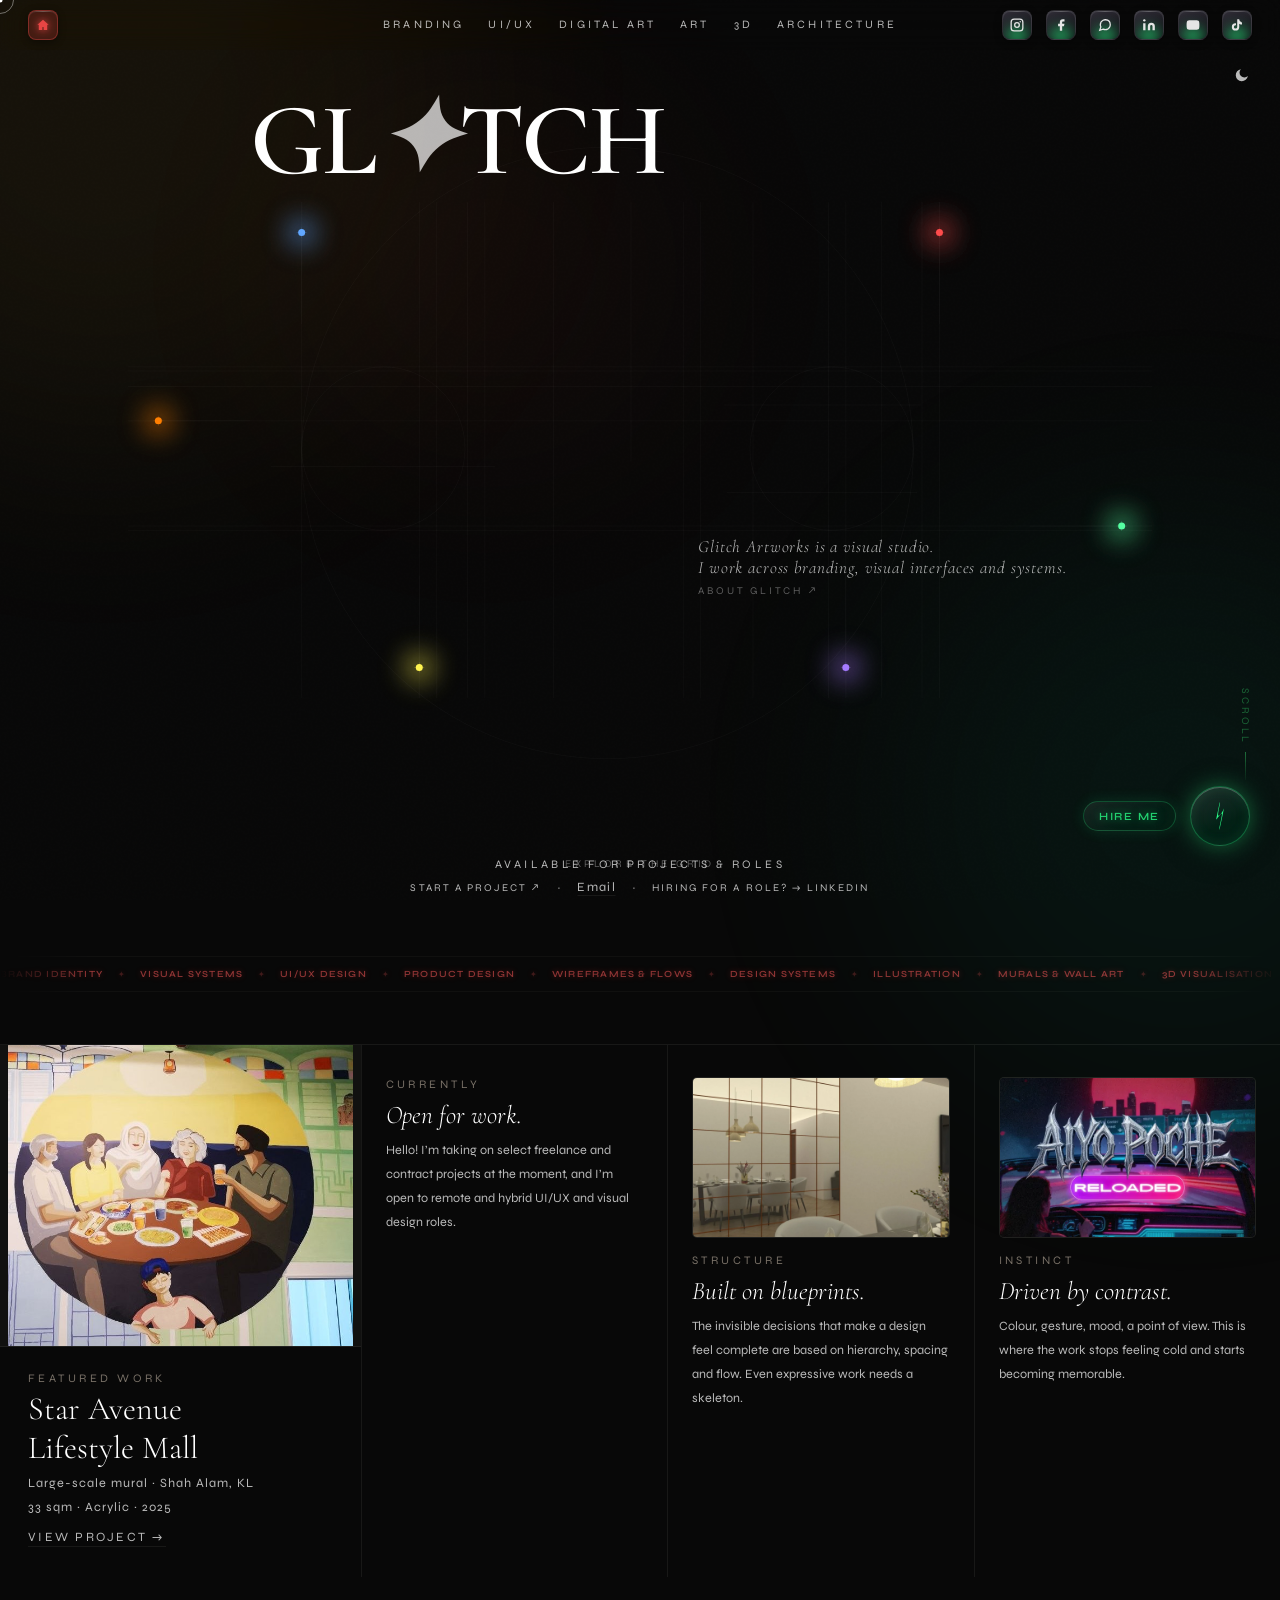
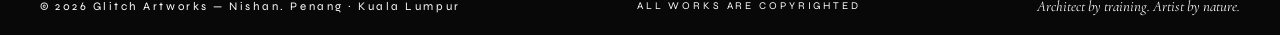
==== index.html @ 24866a48 "Add files via upload" ====
<!DOCTYPE html>
<html lang="en">
<head>
<meta charset="UTF-8">
<meta name="viewport" content="width=device-width, initial-scale=1.0">
<title>Glitch Artworks · Brand, Product & Mural Design (Penang/KL)</title>
<meta name="description" content="Nishan, a Malaysia-based designer working across branding, UI/UX, murals and 3D. An architect's structure, an artist's instinct. Open to remote roles and select freelance projects.">

<!-- Open Graph / social link previews -->
<meta property="og:type" content="website">
<meta property="og:url" content="https://www.glitchartworks.com/">
<meta property="og:title" content="Glitch Artworks · Brand, Product & Mural Design">
<meta property="og:description" content="Branding, UI/UX, murals and 3D with an architect's structure and an artist's instinct. Penang & KL, working worldwide.">
<meta property="og:image" content="https://www.glitchartworks.com/home-assets/star-avenue-mural.jpg">
<meta name="twitter:card" content="summary_large_image">

<!-- Shared chrome: header, nav, social, day/night toggle, footer, cursor, orbs, grain, lightning protection -->
<link rel="stylesheet" href="glitch-core.css">
<script>try{if(localStorage.getItem('glitch-theme')==='day')document.documentElement.classList.add('day');}catch(e){}</script>
<script>window.GLITCH={active:'home'};</script>
<script defer src="glitch-core.js"></script>
<style>
:root{ --accent:var(--gold); }
#orb3{background:#ff6640;}

.scene{position:relative;width:100%;height:100vh;display:flex;align-items:center;justify-content:center;overflow:hidden;z-index:1;padding-top:50px;}
.wash{position:absolute;inset:0;opacity:0;transition:opacity 0.8s ease;pointer-events:none;z-index:1;}
/* .scanline styled centrally in glitch-core.css; Home overrides it to red */
.scanline{background:linear-gradient(90deg,transparent,rgba(255,76,76,0.30),transparent);}
@keyframes scan{0%{top:-2px}100%{top:100vh}}

/* dot + line overlay */
.dot-svg{position:absolute;inset:0;width:100%;height:100%;z-index:20;overflow:visible;pointer-events:none;}
.dot-svg circle{transform-box:fill-box;transform-origin:center;}
.lines-svg{position:absolute;z-index:16;transform:translate(-50%,-50%);pointer-events:none;overflow:visible;}

/* logo */
.logo-wrap{position:absolute;z-index:15;transform:translate(-50%,-50%);pointer-events:none;}
.logo-img{width:100%;height:100%;object-fit:contain;object-position:center;display:block;filter:var(--logo-filter);transition:filter 0.6s;}

/* glitch splits */
.glitch-r,.glitch-b{
  position:absolute;inset:0;
  background-image:url('https://static.wixstatic.com/media/e7708a_57dd422cdfcb401bb0ed5d29d1588b89~mv2.png/v1/fill/w_851,h_605,al_c,q_90,usm_0.66_1.00_0.01,enc_avif,quality_auto/latest%20logo.png');
  background-size:contain;background-repeat:no-repeat;background-position:center;
  opacity:0;mix-blend-mode:screen;
}
.glitch-r{filter:hue-rotate(340deg) saturate(8) brightness(2.5) contrast(2);animation:gR 6s infinite;}
.glitch-b{filter:hue-rotate(160deg) saturate(8) brightness(2.2) contrast(2);animation:gB 6s infinite;}
/* suppress SVG blur halos in light mode — foreignObject used instead */
:root.day .dot-svg circle[filter]{opacity:0 !important;animation:none !important;}
/* suppress glitch in light mode — looks wrong on white */
:root.day .glitch-r,:root.day .glitch-b{display:none;}

@keyframes gR{0%,82%,100%{opacity:0;transform:translate(0)}83%{opacity:0.9;transform:translate(-6px,0)}84%{opacity:0;transform:translate(0)}85%{opacity:0.7;transform:translate(-4px,1px)}86%{opacity:0;transform:translate(0)}88%{opacity:0.5;transform:translate(-3px,0)}89%{opacity:0;transform:translate(0)}}
@keyframes gB{0%,82%,100%{opacity:0;transform:translate(0)}83%{opacity:0.8;transform:translate(6px,0)}84%{opacity:0;transform:translate(0)}85%{opacity:0.6;transform:translate(4px,-1px)}86%{opacity:0;transform:translate(0)}88%{opacity:0.4;transform:translate(3px,0)}89%{opacity:0;transform:translate(0)}}

/* about */
.about-elem{position:absolute;z-index:25;pointer-events:auto;white-space:nowrap;text-align:left;}
.about-line{font-family:"Cormorant Garamond",serif;font-style:italic;font-size:17.2px;font-weight:300;letter-spacing:0.05em;color:var(--text-muted);display:block;transition:color 0.4s;}
.about-link{display:inline-flex;align-items:center;gap:5px;font-size:10.3px;letter-spacing:0.28em;text-transform:uppercase;color:var(--text-dim);text-decoration:none;margin-top:6px;transition:color 0.3s;}
.about-link::after{content:"↗";}
.about-elem:hover .about-line,.about-elem:hover .about-link{color:#fff;}
:root.day .about-link{color:#403a32;}
:root.day .about-line{color:#4a443b;}
.about-elem.active .about-line{color:var(--zone-col);opacity:0.6;}

/* contact */
.contact-cta{position:absolute;bottom:3px;left:50%;transform:translateX(-50%);z-index:25;text-align:center;display:flex;flex-direction:column;align-items:center;gap:7px;}
.contact-label{font-size:11.5px;letter-spacing:0.3em;text-transform:uppercase;color:var(--text-muted);transition:color 0.4s;}
.contact-row{display:flex;align-items:center;gap:16px;}
.contact-email{font-size:12.6px;letter-spacing:0.1em;color:var(--text-muted);text-decoration:none;border-bottom:0.5px solid var(--border);padding-bottom:1px;transition:color 0.3s,border-color 0.3s;}
.contact-email:hover{color:var(--gold);border-color:var(--gold);}
.contact-sep{color:var(--text-dim);}
.contact-page{font-size:10.3px;letter-spacing:0.2em;text-transform:uppercase;color:var(--text-muted);text-decoration:none;transition:color 0.3s;}
.contact-page:hover{color:var(--gold);}
.contact-cta.active .contact-label{color:var(--zone-col);opacity:0.45;}
.contact-role{font-size:10.3px;letter-spacing:0.2em;text-transform:uppercase;color:var(--text-muted);text-decoration:none;transition:color 0.3s;}
.contact-role:hover{color:var(--gold);}

/* scroll */
.scroll-ind{position:absolute;right:28px;bottom:120px;z-index:25;pointer-events:none;display:flex;flex-direction:column;align-items:center;gap:7px;}
.scroll-ind span{font-size:10.3px;letter-spacing:0.28em;text-transform:uppercase;color:rgba(52,200,100,0.45);writing-mode:vertical-rl;} :root.day .scroll-ind span{color:rgba(52,200,100,0.65);} :root.day .scroll-line{background:linear-gradient(to bottom,rgba(52,200,100,0.55),transparent);}
.scroll-line{width:0.5px;height:28px;background:linear-gradient(to bottom,rgba(52,200,100,0.5),rgba(52,200,100,0.05));animation:scrollP 2s ease-in-out infinite;}
@keyframes scrollP{0%,100%{opacity:0.3}50%{opacity:0.9}}

/* hint */
.hint{position:absolute;bottom:30px;left:50%;transform:translateX(-50%);z-index:20;pointer-events:none;transition:opacity 0.4s;}
.hint-inner{font-size:10.3px;letter-spacing:0.35em;text-transform:uppercase;color:var(--text-dim);animation:breathe 3s ease-in-out infinite;}
@keyframes breathe{0%,100%{opacity:0.08}50%{opacity:0.22}}

/* glass card */
.glass-card{
  position:fixed;z-index:200;padding:20px 26px;
  border-radius:16px;
  /* Glass layers — dark: black glass, light: white glass */
  background:linear-gradient(135deg,rgba(12,12,14,0.72) 0%,rgba(8,8,10,0.60) 100%);
  backdrop-filter:blur(40px) saturate(1.6);
  -webkit-backdrop-filter:blur(40px) saturate(1.6);
  border:1px solid rgba(255,255,255,0.08);
  box-shadow:
    0 0 0 0.5px rgba(255,255,255,0.06) inset,
    0 8px 32px rgba(0,0,0,0.35),
    0 2px 8px rgba(0,0,0,0.2),
    0 32px 64px rgba(0,0,0,0.25);
  pointer-events:none;opacity:0;
  transform:scale(0.94) translateY(6px);
  transition:opacity 0.28s cubic-bezier(0.23,1,0.32,1),transform 0.28s cubic-bezier(0.23,1,0.32,1);
  min-width:180px;overflow:hidden;
}
:root.day .glass-card{
  background:linear-gradient(135deg,rgba(255,255,255,0.80) 0%,rgba(255,255,255,0.58) 100%);
  border:1px solid rgba(255,255,255,0.85);
  box-shadow:
    0 0 0 0.5px rgba(255,255,255,0.75) inset,
    0 8px 32px rgba(0,0,0,0.07),
    0 32px 64px rgba(0,0,0,0.04);
}
.glass-card.visible{opacity:1;transform:scale(1) translateY(0);}
/* Top shimmer edge */
.glass-card::before{
  content:"";position:absolute;top:0;left:0;right:0;height:1px;
  background:linear-gradient(90deg,transparent 0%,rgba(255,255,255,0.9) 40%,rgba(255,255,255,0.9) 60%,transparent 100%);
}
/* Bottom colour accent line — set dynamically */
.glass-card::after{content:"";position:absolute;bottom:0;left:0;right:0;height:2px;border-radius:0 0 16px 16px;}
/* Left-side vertical shimmer */
.glass-card .gc-shimmer{
  position:absolute;top:0;left:0;bottom:0;width:1px;
  background:linear-gradient(180deg,transparent,rgba(255,255,255,0.6),transparent);
}
.gc-num{font-size:10.3px;letter-spacing:0.28em;color:var(--text-dim);margin-bottom:4px;}
.gc-name{font-family:"Cormorant Garamond",serif;font-size:32.2px;font-weight:300;color:var(--text);line-height:1;margin-bottom:3px;}
.gc-desc{font-size:11.5px;letter-spacing:0.07em;color:var(--text-muted);line-height:1.8;}
.gc-arrow{display:block;margin-top:10px;font-size:12.6px;color:var(--text-dim);}

@keyframes glowPulse{0%,100%{opacity:0.18;transform:scale(1);}50%{opacity:0.60;transform:scale(1.12);}}
@keyframes dotBreath{0%,100%{opacity:0.70;r:3.5;}50%{opacity:1;r:4.2;}}
@keyframes lineAlive{0%,100%{opacity:0.07}50%{opacity:0.14}}
:root.day .dot-svg circle[fill]:not([fill="transparent"]){filter:saturate(1.8) brightness(1.1);}
@keyframes glowPulseDay{0%,100%{opacity:0.55;}50%{opacity:0.90;}}
@keyframes dotBreathDay{0%,100%{opacity:0.75;}50%{opacity:0.95;}}

/* BELOW FOLD */
.below{position:relative;z-index:1;border-top:0.5px solid var(--border);display:flex;flex-direction:row;align-items:stretch;width:100%;transition:border-color 0.6s;}
.bc{padding:32px 24px;flex:1;min-width:0;border-right:0.5px solid var(--border);transition:background 0.4s,border-color 0.6s;position:relative;overflow:hidden;}
.bc:first-child{flex:1.4;}
.bc:last-child{border-right:none;}
.bc:last-child{border-right:none;}
.bc:hover{background:rgba(240,235,224,0.012);}
:root.day .bc:hover{background:rgba(0,0,0,0.018);}
.bc::before{content:"";position:absolute;top:0;left:-100%;width:100%;height:100%;background:linear-gradient(90deg,transparent,rgba(240,235,224,0.015),transparent);transition:left 0.7s;}
:root.day .bc::before{background:linear-gradient(90deg,transparent,rgba(0,0,0,0.012),transparent);}
.bc:hover::before{left:100%;}
.bc-label{font-size:11.5px;letter-spacing:0.3em;text-transform:uppercase;color:var(--muted);margin-bottom:7px;transition:color 0.6s;}
.bc-head{font-family:"Cormorant Garamond",serif;font-style:italic;font-size:25.3px;font-weight:300;color:var(--text);line-height:1.4;margin-bottom:5px;transition:color 0.6s;}
.bc-body{font-size:12.6px;line-height:1.9;color:var(--text-muted);transition:color 0.6s;}
.bc-featured{padding:0;cursor:pointer;display:flex;flex-direction:column;}
.bc-featured:hover{background:transparent;}
.bc-featured::before{display:none;}
.feat-img{width:100%;aspect-ratio:593/497;background:rgba(240,235,224,0.04);border-bottom:0.5px solid var(--border);overflow:hidden;display:flex;align-items:center;justify-content:center;transition:background 0.6s,border-color 0.6s;flex-shrink:0;}
:root.day .feat-img{background:rgba(0,0,0,0.025);}
.feat-img img{width:100%;height:100%;object-fit:contain;object-position:center;display:block;filter:saturate(0.95) contrast(1.02);transition:transform 0.6s ease,filter 0.6s ease;}
.bc-featured:hover .feat-img img{transform:scale(1.035);filter:saturate(1.05) contrast(1.04);}
.bc-pic{width:100%;aspect-ratio:16/10;overflow:hidden;border:0.5px solid var(--border);border-radius:5px;margin-bottom:15px;background:rgba(240,235,224,0.04);}
.bc-pic img{width:100%;height:100%;object-fit:cover;display:block;filter:saturate(0.95) contrast(1.02);transition:transform 0.6s ease,filter 0.6s ease;}
.bc:hover .bc-pic img{transform:scale(1.04);filter:saturate(1.05) contrast(1.04);}
.feat-placeholder{display:flex;align-items:center;justify-content:center;width:100%;height:100%;color:var(--text-dim);}
.feat-placeholder span{font-size:11.5px;letter-spacing:0.3em;text-transform:uppercase;}
.feat-body{padding:24px 28px 30px;}
.feat-label{font-size:11.5px;letter-spacing:0.3em;text-transform:uppercase;color:var(--muted);margin-bottom:5px;transition:color 0.6s;}
.feat-title{font-family:"Cormorant Garamond",serif;font-size:32.2px;font-weight:300;color:var(--text);line-height:1.2;margin-bottom:4px;transition:color 0.6s;}
.feat-meta{font-size:12.6px;letter-spacing:0.08em;color:var(--text-muted);line-height:1.9;margin-bottom:7px;transition:color 0.6s;}
.feat-link{display:inline-flex;align-items:center;gap:7px;font-size:12.6px;letter-spacing:0.18em;text-transform:uppercase;color:var(--text-muted);text-decoration:none;border-bottom:0.5px solid var(--border);padding-bottom:1.5px;transition:color 0.2s,border-color 0.2s;}
.feat-link:hover{color:var(--text);border-color:var(--text-muted);}
</style>
</head>
<body>

<div class="orb orb3" id="orb3"></div>

<section class="scene" id="scene">
  <div class="scanline"></div>
  <div class="wash" id="wash"></div>
  <svg class="dot-svg" id="dotSvg"></svg>

  <div class="logo-wrap" id="logoWrap">
    <img class="logo-img"
      src="https://static.wixstatic.com/media/e7708a_57dd422cdfcb401bb0ed5d29d1588b89~mv2.png/v1/fill/w_851,h_605,al_c,q_90,usm_0.66_1.00_0.01,enc_avif,quality_auto/latest%20logo.png"
      alt="" style="display:block;" onerror="this.style.display='none';document.getElementById('logoText').style.display='block'"/>
    <div id="logoText" style="display:none;font-family:'Cormorant Garamond',serif;font-size:clamp(60px,8vw,120px);font-weight:600;letter-spacing:-0.02em;color:var(--text);white-space:nowrap;transition:color 0.6s;">GL<span style="font-style:italic;opacity:0.7">✦</span>TCH</div>
    <div class="glitch-r"></div>
    <div class="glitch-b"></div>
  </div>

  <svg class="lines-svg" id="linesSvg" xmlns="http://www.w3.org/2000/svg" viewBox="0 0 765.89 730.83"></svg>

  <div class="about-elem" id="aboutElem">
    <span class="about-line">Glitch Artworks is a visual studio.<br>I work across branding, visual interfaces and systems.</span>
    <a class="about-link" id="aboutTrigger" href="/about">About Glitch</a>
  </div>

  <div class="contact-cta" id="contactCta">
    <span class="contact-label">Available for projects &amp; roles</span>
    <div class="contact-row">
      <a class="contact-page" href="mailto:nishan.glitch@gmail.com">Start a project ↗</a>
      <span class="contact-sep">·</span>
      <a class="contact-email" href="mailto:nishan.glitch@gmail.com">Email</a>
      <span class="contact-sep">·</span>
      <a class="contact-role" href="https://www.linkedin.com/in/nishaanthiny-shanmuggam-188259233" target="_blank" rel="noopener">Hiring for a role? → LinkedIn</a>
    </div>
  </div>

  <div class="scroll-ind"><span>Scroll</span><div class="scroll-line"></div></div>
  <div class="hint" id="hint"><div class="hint-inner">Explore the grid</div></div>

  <div class="glass-card" id="glassCard"><div class="gc-shimmer"></div>
    <div class="gc-num" id="gcNum"></div>
    <div class="gc-name" id="gcName"></div>
    <div class="gc-desc" id="gcDesc"></div>
    <span class="gc-arrow">→</span>
  </div>
</section>

<!-- ── BELOW FOLD ─────────────────────────────────────────────────────────── -->
<!-- ── KEYWORD TICKER ─────────────────────────────────────────────────────── -->
<style>
.kw-marquee{position:relative;margin:56px 0 52px;width:100%;overflow:hidden;border-top:0.5px solid var(--border);border-bottom:0.5px solid var(--border);padding:11px 0;background:transparent;opacity:0.55;
  -webkit-mask-image:linear-gradient(90deg,transparent,#000 7%,#000 93%,transparent);mask-image:linear-gradient(90deg,transparent,#000 7%,#000 93%,transparent);}
.kw-track{display:flex;width:max-content;animation:kw-scroll 90s linear infinite;will-change:transform;}
.kw-marquee:hover .kw-track{animation-play-state:paused;}
.kw-group{display:flex;align-items:center;}
.kw-item{font-family:"Syne",sans-serif;font-weight:600;font-size:9.4px;letter-spacing:0.13em;text-transform:uppercase;white-space:nowrap;
  color:#ff5a5a;text-shadow:0 0 6px rgba(255,70,70,0.55),0 0 14px rgba(255,40,40,0.22);}
.kw-sep{color:rgba(255,90,90,0.40);padding:0 15px;font-size:8.3px;text-shadow:0 0 6px rgba(255,70,70,0.40);}
@keyframes kw-scroll{from{transform:translateX(0);}to{transform:translateX(-50%);}}
@media (prefers-reduced-motion:reduce){.kw-track{animation:none;flex-wrap:wrap;justify-content:center;width:100%;}.kw-marquee{mask-image:none;-webkit-mask-image:none;}}
</style>
<div class="kw-marquee" aria-label="Skills and disciplines">
  <div class="kw-track"><span class="kw-group"><span class="kw-item">Brand Identity</span><span class="kw-sep">✦</span><span class="kw-item">Visual Systems</span><span class="kw-sep">✦</span><span class="kw-item">UI/UX Design</span><span class="kw-sep">✦</span><span class="kw-item">Product Design</span><span class="kw-sep">✦</span><span class="kw-item">Wireframes &amp; Flows</span><span class="kw-sep">✦</span><span class="kw-item">Design Systems</span><span class="kw-sep">✦</span><span class="kw-item">Illustration</span><span class="kw-sep">✦</span><span class="kw-item">Murals &amp; Wall Art</span><span class="kw-sep">✦</span><span class="kw-item">3D Visualisation</span><span class="kw-sep">✦</span><span class="kw-item">Spatial Design</span><span class="kw-sep">✦</span><span class="kw-item">Digital Art</span><span class="kw-sep">✦</span><span class="kw-item">Art Direction</span><span class="kw-sep">✦</span><span class="kw-item">Architectural Design</span><span class="kw-sep">✦</span><span class="kw-item">Logo &amp; Mark Design</span><span class="kw-sep">✦</span></span><span class="kw-group" aria-hidden="true"><span class="kw-item">Brand Identity</span><span class="kw-sep">✦</span><span class="kw-item">Visual Systems</span><span class="kw-sep">✦</span><span class="kw-item">UI/UX Design</span><span class="kw-sep">✦</span><span class="kw-item">Product Design</span><span class="kw-sep">✦</span><span class="kw-item">Wireframes &amp; Flows</span><span class="kw-sep">✦</span><span class="kw-item">Design Systems</span><span class="kw-sep">✦</span><span class="kw-item">Illustration</span><span class="kw-sep">✦</span><span class="kw-item">Murals &amp; Wall Art</span><span class="kw-sep">✦</span><span class="kw-item">3D Visualisation</span><span class="kw-sep">✦</span><span class="kw-item">Spatial Design</span><span class="kw-sep">✦</span><span class="kw-item">Digital Art</span><span class="kw-sep">✦</span><span class="kw-item">Art Direction</span><span class="kw-sep">✦</span><span class="kw-item">Architectural Design</span><span class="kw-sep">✦</span><span class="kw-item">Logo &amp; Mark Design</span><span class="kw-sep">✦</span></span></div>
</div>

<div class="below" style="display:flex!important;flex-direction:row!important;flex-wrap:nowrap!important;width:100%!important;">
  <div class="bc bc-featured" style="flex:1.4!important;min-width:0!important;max-width:none!important;" onclick="location.href='/art'">
    <div class="feat-img">
      <img src="home-assets/star-avenue-mural.jpg" alt="Star Avenue Lifestyle Mall mural artwork">
    </div>
    <div class="feat-body">
      <div class="feat-label">Featured Work</div>
      <div class="feat-title">Star Avenue<br>Lifestyle Mall</div>
      <div class="feat-meta">Large-scale mural · Shah Alam, KL<br>33 sqm · Acrylic · 2025</div>
      <a class="feat-link" href="/art">View project →</a>
    </div>
  </div>
  <div class="bc" style="flex:1!important;min-width:0!important;max-width:none!important;">
    <div class="bc-label">Currently</div>
    <div class="bc-head">Open for work.</div>
    <div class="bc-body">Hello! I’m taking on select freelance and contract projects at the moment, and I’m open to remote and hybrid UI/UX and visual design roles.</div>
  </div>
  <div class="bc" style="flex:1!important;min-width:0!important;max-width:none!important;">
    <div class="bc-pic"><img src="glitch-3d-assets/3d-assets/classic-hero.webp" alt="Warm minimal residential interior visualisation" loading="lazy"></div>
    <div class="bc-label">Structure</div>
    <div class="bc-head">Built on blueprints.</div>
    <div class="bc-body">The invisible decisions that make a design feel complete are based on hierarchy, spacing and flow. Even expressive work needs a skeleton.</div>
  </div>
  <div class="bc" style="flex:1!important;min-width:0!important;max-width:none!important;">
    <div class="bc-pic"><img src="[data-uri]" alt="Aiyo Poche Reloaded — neon synthwave digital art" loading="lazy"></div>
    <div class="bc-label">Instinct</div>
    <div class="bc-head">Driven by contrast.</div>
    <div class="bc-body">Colour, gesture, mood, a point of view. This is where the work stops feeling cold and starts becoming memorable.</div>
  </div>
</div>


<!-- ── SCRIPTS ────────────────────────────────────────────────────────────── -->
<script>
const SVG_W = 765.89, SVG_H = 730.83;
const SPREAD = 120;

const constructionLines = [
  {x1:50.73,  y1:241.96-SPREAD, x2:50.73,  y2:488.88+SPREAD},
  {x1:166.2,  y1:241.96-SPREAD, x2:166.2,  y2:488.88+SPREAD},
  {x1:183.31, y1:241.96-SPREAD, x2:183.31, y2:488.88+SPREAD},
  {x1:213.45, y1:241.96-SPREAD, x2:213.45, y2:488.88+SPREAD},
  {x1:230.56, y1:241.96-SPREAD, x2:230.56, y2:488.88+SPREAD},
  {x1:297.94, y1:241.96-SPREAD, x2:297.94, y2:488.88+SPREAD},
  {x1:374.1,  y1:241.96-SPREAD, x2:374.1,  y2:336.76+40},
  {x1:425.43, y1:241.96-SPREAD, x2:425.43, y2:488.88+SPREAD},
  {x1:442.54, y1:241.96-SPREAD, x2:442.54, y2:488.88+SPREAD},
  {x1:493.87, y1:241.96-SPREAD, x2:493.87, y2:488.88+SPREAD},
  {x1:567.92, y1:241.96-SPREAD, x2:567.92, y2:488.88+SPREAD},
  {x1:585.03, y1:241.96-SPREAD, x2:585.03, y2:488.88+SPREAD},
  {x1:620.32, y1:241.96-SPREAD, x2:620.32, y2:488.88+SPREAD},
  {x1:659.89, y1:241.96-SPREAD, x2:659.89, y2:488.88+SPREAD},
  {x1:677,    y1:241.96-SPREAD, x2:677,    y2:488.88+SPREAD},
  {x1:-SPREAD,       y1:440.06, x2:765.89+SPREAD, y2:440.06},
  {x1:-SPREAD,       y1:283.84, x2:765.89+SPREAD, y2:283.84},
  {x1:-SPREAD,       y1:303.15, x2:765.89+SPREAD, y2:303.15},
  {x1:-SPREAD,       y1:336.76, x2:765.89+SPREAD, y2:336.76},
  {x1:-SPREAD,       y1:444.22, x2:765.89+SPREAD, y2:444.22},
  {x1:-SPREAD,       y1:287.91, x2:765.89+SPREAD, y2:287.91},
  {x1:60.58-40,      y1:381.57, x2:200.42+40,     y2:381.57},
  {x1:505.13-40,     y1:321.25, x2:619.26+40,     y2:321.25},
  {x1:508.07-40,     y1:407.12, x2:615.05+40,     y2:407.12},
  {type:'circle', cx:130.93, cy:364.03, r:80.21},
  {type:'circle', cx:571.12, cy:364.03, r:80.21},
  {type:'circle', cx:350.96, cy:368.32, r:300.26},
];

const DOT_DIST = 90;
const zones = [
  {id:"branding",num:"01",name:"Branding",desc:"Identity & visual systems\nLogos · Strategy · Print",color:"#61a7ff",dotSvg:{x:50.73,y:241.96-DOT_DIST},lineEnd:{x:50.73,y:241.96},url:"/branding"},
  {id:"art",num:"02",name:"Art",desc:"Physical & hand-made\nMurals · Illustration · Canvas",color:"#ff4c4c",dotSvg:{x:677,y:241.96-DOT_DIST},lineEnd:{x:677,y:241.96},url:"/art"},
  {id:"arch",num:"03",name:"Architecture",desc:"Space as language\nSpatial design · Renders",color:"#ff7f00",dotSvg:{x:-DOT_DIST,y:336.76},lineEnd:{x:0,y:336.76},url:"/architecture"},
  {id:"digital",num:"04",name:"Digital Art",desc:"Screen-born imagery\nMotion · Graphic design",color:"#55ffa2",dotSvg:{x:765.89+DOT_DIST,y:440.06},lineEnd:{x:765.89,y:440.06},url:"/digitalart"},
  {id:"uiux",num:"05",name:"UI / UX",desc:"Interfaces & experiences\nWeb · App · Interaction",color:"#fff34f",dayColor:"#ffbe35",dotSvg:{x:166.2,y:488.88+DOT_DIST},lineEnd:{x:166.2,y:488.88},url:"/uiux"},
  {id:"3d",num:"06",name:"3D",desc:"Form, depth & dimension\nModelling · Environments",color:"#a57afe",dotSvg:{x:585.03,y:488.88+DOT_DIST},lineEnd:{x:585.03,y:488.88},url:"/3d"},
];

const scene     = document.getElementById("scene");
const dotSvg    = document.getElementById("dotSvg");
const linesSvg  = document.getElementById("linesSvg");
const logoWrap  = document.getElementById("logoWrap");
const wash      = document.getElementById("wash");
const hint      = document.getElementById("hint");
const orb3      = document.getElementById("orb3");
const aboutElem = document.getElementById("aboutElem");
const contactCta= document.getElementById("contactCta");
const glassCard = document.getElementById("glassCard");
const gcNum     = document.getElementById("gcNum");
const gcName    = document.getElementById("gcName");
const gcDesc    = document.getElementById("gcDesc");
let scaleX,scaleY,logoLeft,logoTop,LOGO_W,LOGO_H;
let els={},cardStyleTag=null;
let isDay=document.documentElement.classList.contains("day");

window.addEventListener("glitch:themechange",e=>{
  isDay=!!e.detail.day;
  buildLines();
  buildDots();
});

function s2p(svgX,svgY){return{x:logoLeft+svgX*scaleX,y:logoTop+svgY*scaleY};}
function zoneColor(z){return isDay&&z.dayColor?z.dayColor:z.color;}

function setup(){
  const W=scene.clientWidth,H=scene.clientHeight;
  const CX=W/2,CY=H/2;

  // Size to SVG aspect — construction lines are in SVG coordinate space
  // This is the authoritative sizing; logo PNG uses object-fit:contain within this box
  LOGO_W=Math.min(W*0.62,780);
  LOGO_H=LOGO_W*(SVG_H/SVG_W); // SVG aspect 730.83/765.89 ≈ 0.954

  logoWrap.style.width=LOGO_W+"px";logoWrap.style.height=LOGO_H+"px";
  logoWrap.style.left=CX+"px";logoWrap.style.top=CY+"px";

  // Lines SVG: exact same box as logo-wrap so coordinates align perfectly
  linesSvg.style.width=LOGO_W+"px";linesSvg.style.height=LOGO_H+"px";
  linesSvg.style.left=CX+"px";linesSvg.style.top=CY+"px";

  scaleX=LOGO_W/SVG_W;scaleY=LOGO_H/SVG_H;
  logoLeft=CX-LOGO_W/2;logoTop=CY-LOGO_H/2;

  buildLines();buildDots();
  const aPos=s2p(440,444.22);
  aboutElem.style.left=aPos.x+"px";aboutElem.style.top=(aPos.y+6)+"px";
}

function buildLines(){
  linesSvg.innerHTML="";
  const lineColor=isDay?"rgba(0,0,0,0.10)":"rgba(255,255,255,0.09)";
  constructionLines.forEach((l,i)=>{
    if(l.type==="circle"){
      const c=document.createElementNS("http://www.w3.org/2000/svg","circle");
      c.setAttribute("cx",l.cx);c.setAttribute("cy",l.cy);c.setAttribute("r",l.r);
      c.setAttribute("stroke",lineColor);c.setAttribute("stroke-width","0.3");c.setAttribute("fill","none");
      c.style.animation=`lineAlive ${3+(i%4)*0.5}s ease-in-out ${(i%6)*0.3}s infinite`;
      linesSvg.appendChild(c);
    } else {
      const line=document.createElementNS("http://www.w3.org/2000/svg","line");
      line.setAttribute("x1",l.x1);line.setAttribute("y1",l.y1);line.setAttribute("x2",l.x2);line.setAttribute("y2",l.y2);
      line.setAttribute("stroke",lineColor);line.setAttribute("stroke-width","0.3");
      line.style.animation=`lineAlive ${2.5+(i%5)*0.4}s ease-in-out ${(i%8)*0.2}s infinite`;
      linesSvg.appendChild(line);
    }
  });
}

function buildDots(){
  // Cancel any running pulse rAFs from previous build
  dotSvg.querySelectorAll("circle[data-raf]").forEach(c=>{
    if(c._raf) cancelAnimationFrame(c._raf);
  });
  dotSvg.innerHTML="";els={};

  // ── SVG filters for DARK MODE only ──────────────────────────────────────
  const defs=document.createElementNS("http://www.w3.org/2000/svg","defs");
  if(!isDay){
    zones.forEach(z=>{
      const fid="gf-"+z.id;
      const filt=document.createElementNS("http://www.w3.org/2000/svg","filter");
      filt.setAttribute("id",fid);
      filt.setAttribute("x","-150%");filt.setAttribute("y","-150%");
      filt.setAttribute("width","400%");filt.setAttribute("height","400%");
      const blur=document.createElementNS("http://www.w3.org/2000/svg","feGaussianBlur");
      blur.setAttribute("in","SourceGraphic");blur.setAttribute("stdDeviation","13");
      filt.appendChild(blur);defs.appendChild(filt);
    });
  }
  dotSvg.appendChild(defs);

  zones.forEach((z,i)=>{
    const col=zoneColor(z);
    const dot=s2p(z.dotSvg.x,z.dotSvg.y);
    const lEnd=s2p(z.lineEnd.x,z.lineEnd.y);
    const lineLen=Math.hypot(dot.x-lEnd.x,dot.y-lEnd.y);

    // ── Base static line ──────────────────────────────────────────────────
    const base=document.createElementNS("http://www.w3.org/2000/svg","line");
    base.setAttribute("x1",lEnd.x);base.setAttribute("y1",lEnd.y);
    base.setAttribute("x2",dot.x);base.setAttribute("y2",dot.y);
    base.setAttribute("stroke",isDay?"rgba(0,0,0,0.06)":"rgba(255,255,255,0.05)");
    base.setAttribute("stroke-width","0.5");
    dotSvg.appendChild(base);

    // ── Hover line layers ─────────────────────────────────────────────────
    const revGlow=document.createElementNS("http://www.w3.org/2000/svg","line");
    revGlow.setAttribute("x1",lEnd.x);revGlow.setAttribute("y1",lEnd.y);
    revGlow.setAttribute("x2",dot.x);revGlow.setAttribute("y2",dot.y);
    revGlow.setAttribute("stroke",col);
    revGlow.setAttribute("stroke-width",isDay?"4":"7");
    revGlow.setAttribute("stroke-dasharray",lineLen);revGlow.setAttribute("stroke-dashoffset",lineLen);
    revGlow.setAttribute("stroke-linecap","round");
    revGlow.style.transition="stroke-dashoffset 0.5s cubic-bezier(0.4,0,0.2,1), opacity 0.3s";
    revGlow.style.opacity="0";
    if(!isDay) revGlow.setAttribute("filter","url(#gf-"+z.id+")");
    else { revGlow.style.filter=`drop-shadow(0 0 4px ${col}) drop-shadow(0 0 8px ${col}50)`; }
    dotSvg.appendChild(revGlow);

    const rev=document.createElementNS("http://www.w3.org/2000/svg","line");
    rev.setAttribute("x1",lEnd.x);rev.setAttribute("y1",lEnd.y);
    rev.setAttribute("x2",dot.x);rev.setAttribute("y2",dot.y);
    rev.setAttribute("stroke",col);rev.setAttribute("stroke-width","1.2");
    rev.setAttribute("stroke-dasharray",lineLen);rev.setAttribute("stroke-dashoffset",lineLen);
    rev.setAttribute("stroke-linecap","round");
    rev.style.transition="stroke-dashoffset 0.5s cubic-bezier(0.4,0,0.2,1), opacity 0.3s";
    rev.style.opacity="0";
    dotSvg.appendChild(rev);

    const revCore=document.createElementNS("http://www.w3.org/2000/svg","line");
    revCore.setAttribute("x1",lEnd.x);revCore.setAttribute("y1",lEnd.y);
    revCore.setAttribute("x2",dot.x);revCore.setAttribute("y2",dot.y);
    revCore.setAttribute("stroke",isDay?"transparent":"rgba(255,255,255,0.65)");
    revCore.setAttribute("stroke-width","0.5");
    revCore.setAttribute("stroke-dasharray",lineLen);revCore.setAttribute("stroke-dashoffset",lineLen);
    revCore.setAttribute("stroke-linecap","round");
    revCore.style.transition="stroke-dashoffset 0.5s cubic-bezier(0.4,0,0.2,1), opacity 0.3s";
    revCore.style.opacity="0";
    dotSvg.appendChild(revCore);

    // ── GLOW DOT — pure SVG radial gradient, works on any background ────────
    // Inject a radial gradient def per dot for the light mode halo
    const gradId = "rg-"+z.id;
    const grad = document.createElementNS("http://www.w3.org/2000/svg","radialGradient");
    grad.setAttribute("id", gradId);
    grad.setAttribute("cx","50%");grad.setAttribute("cy","50%");
    grad.setAttribute("r","50%");
    // Parse hex colour to rgb for stop-color
    const hex = col.replace('#','');
    const cr = parseInt(hex.substring(0,2),16);
    const cg = parseInt(hex.substring(2,4),16);
    const cb = parseInt(hex.substring(4,6),16);
    const stops = isDay
      ? [[0,'0.50'],[0.25,'0.38'],[0.55,'0.18'],[0.80,'0.06'],[1,'0']]
      : [[0,'0.9'],[0.4,'0.55'],[0.7,'0.20'],[1,'0']];
    stops.forEach(([offset, opacity])=>{
      const stop = document.createElementNS("http://www.w3.org/2000/svg","stop");
      stop.setAttribute("offset", offset);
      stop.setAttribute("stop-color", `rgb(${cr},${cg},${cb})`);
      stop.setAttribute("stop-opacity", opacity);
      grad.appendChild(stop);
    });
    defs.appendChild(grad);

    // Outer halo circle filled with radial gradient
    const haloR = isDay ? 22 : 20;
    const haloOuter = document.createElementNS("http://www.w3.org/2000/svg","circle");
    haloOuter.setAttribute("cx",dot.x);haloOuter.setAttribute("cy",dot.y);
    haloOuter.setAttribute("r", String(haloR));
    haloOuter.setAttribute("fill",`url(#${gradId})`);
    if(!isDay) haloOuter.setAttribute("filter","url(#gf-"+z.id+")");
    if(!isDay){
      haloOuter.style.animation="glowPulse 2s ease-in-out infinite";
    }
    dotSvg.appendChild(haloOuter);
    // JS pulse for light mode (CSS transform doesn't work on SVG r attribute)
    if(isDay){
      const baseR=22;
      let pulseStart=null;
      function pulseFn(ts){
        if(haloOuter._paused){ haloOuter._raf=requestAnimationFrame(pulseFn); return; }
        if(!pulseStart) pulseStart=ts;
        const prog=((ts-pulseStart)%(2000))/2000;
        const ease=0.5-0.5*Math.cos(prog*Math.PI*2);
        const r=baseR+ease*6; // 22→28→22
        const op=0.75+ease*0.20;
        haloOuter.setAttribute("r", r.toFixed(1));
        haloOuter.setAttribute("opacity", op.toFixed(2));
        haloOuter._raf=requestAnimationFrame(pulseFn);
      }
      haloOuter._raf=requestAnimationFrame(pulseFn);
    }

    // Crisp bright core dot
    const innerDot = document.createElementNS("http://www.w3.org/2000/svg","circle");
    innerDot.setAttribute("cx",dot.x);innerDot.setAttribute("cy",dot.y);
    innerDot.setAttribute("r","3.5");
    innerDot.setAttribute("fill", isDay ? "white" : col);
    if(isDay){
      // White centre with colour ring for light mode
      innerDot.setAttribute("stroke", col);
      innerDot.setAttribute("stroke-width","1.5");
    }
    innerDot.style.animation=(isDay?"dotBreathDay":"dotBreath")+" 2s ease-in-out infinite";
    dotSvg.appendChild(innerDot);

    // ── Crosshair ticks ───────────────────────────────────────────────────
    const ch=5;
    [[dot.x-ch,dot.y,dot.x+ch,dot.y],[dot.x,dot.y-ch,dot.x,dot.y+ch]].forEach(([x1,y1,x2,y2])=>{
      const l=document.createElementNS("http://www.w3.org/2000/svg","line");
      l.setAttribute("x1",x1);l.setAttribute("y1",y1);l.setAttribute("x2",x2);l.setAttribute("y2",y2);
      l.setAttribute("stroke",col);l.setAttribute("stroke-width","0.5");l.setAttribute("opacity","0.4");
      dotSvg.appendChild(l);
    });

    // ── Hit area ──────────────────────────────────────────────────────────
    const hit=document.createElementNS("http://www.w3.org/2000/svg","circle");
    hit.setAttribute("cx",dot.x);hit.setAttribute("cy",dot.y);
    hit.setAttribute("r","160");hit.setAttribute("fill","transparent");
    hit.style.cursor="pointer";hit.style.pointerEvents="all";hit.setAttribute("data-cursor-hover","");
    dotSvg.appendChild(hit);

    els[z.id]={rev,revGlow,revCore,innerDot,haloOuter,hit,dot,lineLen,isDay};
    [hit].forEach(el=>{
      el.addEventListener("mouseenter",()=>onEnter(z));
      el.addEventListener("mouseleave",()=>onLeave(z));
      el.addEventListener("click",()=>{location.href=z.url;});
    });
  });
}

function onEnter(z){
  const el=els[z.id];
  const col=zoneColor(z);
  el.rev.style.opacity="1";el.rev.setAttribute("stroke-dashoffset","0");
  if(el.revGlow){el.revGlow.style.opacity=isDay?"0.85":"0.55";el.revGlow.setAttribute("stroke-dashoffset","0");}
  if(el.revCore){el.revCore.style.opacity=isDay?"0":"0.90";el.revCore.setAttribute("stroke-dashoffset","0");}
  // Expand halo on hover for both modes
  if(el.haloOuter&&isDay){
    el.haloOuter._paused=true;
    const targetR=110;
    let startR=parseFloat(el.haloOuter.getAttribute("r")||22);
    let startT=null;
    function expandFn(ts){
      if(!startT) startT=ts;
      const prog=Math.min((ts-startT)/400,1);
      const ease=1-Math.pow(1-prog,3);
      el.haloOuter.setAttribute("r",(startR+(targetR-startR)*ease).toFixed(1));
      el.haloOuter.setAttribute("opacity",(0.85+0.10*ease).toFixed(2));
      if(prog<1) requestAnimationFrame(expandFn);
    }
    requestAnimationFrame(expandFn);
  } else if(el.haloOuter&&!isDay){
    el.haloOuter.setAttribute("r","30");
  }
  positionCard(z,el.dot.x,el.dot.y,col);
  if(!isDay){
    wash.style.background=`radial-gradient(ellipse at center,${col}1a 0%,transparent 60%)`;
    wash.style.opacity="1";
    orb3.style.background=col;
    orb3.style.opacity="";
  } else {
    wash.style.opacity="0";
    orb3.style.background=col;
    orb3.style.opacity="0";
  }
  hint.style.opacity="0";
  aboutElem.style.setProperty("--zone-col",col);aboutElem.classList.add("active");
  contactCta.style.setProperty("--zone-col",col);contactCta.classList.add("active");
}
function onLeave(z){
  const el=els[z.id];
  el.rev.style.opacity="0";el.rev.setAttribute("stroke-dashoffset",el.lineLen);
  if(el.revGlow){el.revGlow.style.opacity="0";el.revGlow.setAttribute("stroke-dashoffset",el.lineLen);}
  if(el.revCore){el.revCore.style.opacity="0";el.revCore.setAttribute("stroke-dashoffset",el.lineLen);}
  if(el.haloOuter&&isDay){
    const baseR=22;
    let startR=parseFloat(el.haloOuter.getAttribute("r")||110);
    let startT=null;
    function shrinkFn(ts){
      if(!startT) startT=ts;
      const prog=Math.min((ts-startT)/350,1);
      const ease=1-Math.pow(1-prog,2);
      el.haloOuter.setAttribute("r",(startR+(baseR-startR)*ease).toFixed(1));
      if(prog<1){ requestAnimationFrame(shrinkFn); }
      else { el.haloOuter._paused=false; }
    }
    requestAnimationFrame(shrinkFn);
  } else if(el.haloOuter&&!isDay){
    el.haloOuter.setAttribute("r","20");
  }
  glassCard.classList.remove("visible");
  wash.style.opacity="0";
  orb3.style.background="#ff6640";orb3.style.opacity="";
  hint.style.opacity="1";
  aboutElem.classList.remove("active");contactCta.classList.remove("active");
}
function positionCard(z,dotX,dotY,color){
  gcNum.textContent=z.num;gcName.textContent=z.name;gcDesc.innerHTML=z.desc.replace("\n","<br>");
  if(!cardStyleTag){cardStyleTag=document.createElement("style");document.head.appendChild(cardStyleTag);}
  cardStyleTag.textContent=`
    .glass-card::after{background:linear-gradient(90deg,transparent 0%,${color}cc 35%,${color} 50%,${color}cc 65%,transparent 100%);}
    .glass-card{box-shadow:0 0 0 0.5px rgba(255,255,255,0.5) inset,0 8px 32px rgba(0,0,0,0.08),0 32px 64px rgba(0,0,0,0.06),0 0 0 1px ${color}22;}
  `;
  const W=window.innerWidth,H=window.innerHeight,cW=180,cH=130,pad=24;
  let left=dotX+pad,top=dotY-cH/2;
  if(left+cW>W-20)left=dotX-cW-pad;
  if(top<10)top=10;if(top+cH>H-10)top=H-cH-10;
  glassCard.style.left=left+"px";glassCard.style.top=top+"px";
  glassCard.classList.add("visible");
}

setup();
window.addEventListener("resize",()=>{setup();glassCard.classList.remove("visible");});
</script>

<!-- ── ABOUT OVERLAY ─────────────────────────────────── -->
<style>
.about-ov{
  --abv-ink:#f4f2ee;--abv-soft:rgba(244,242,238,.72);--abv-dim:rgba(244,242,238,.42);
  --abv-faint:rgba(244,242,238,.34);--abv-line:rgba(244,242,238,.12);--abv-line2:rgba(244,242,238,.1);
  --abv-panel:rgba(255,255,255,.03);--abv-panel2:rgba(255,255,255,.045);--abv-hover:rgba(255,255,255,.06);
  --abv-card:linear-gradient(160deg,rgba(24,23,21,.6),rgba(14,13,12,.55));--abv-shadow:0 18px 48px rgba(0,0,0,.34);
  --abv-accent:#2bff88;--abv-accent-soft:rgba(43,255,136,.06);
  position:fixed;inset:0;z-index:200;display:flex;align-items:center;justify-content:center;padding:24px;
  background:transparent;opacity:0;visibility:hidden;transform:scale(.96);
  transition:opacity .4s,transform .5s cubic-bezier(.34,1.2,.5,1),visibility .4s;}
:root.day .about-ov{
  --abv-ink:#17140f;--abv-soft:rgba(23,20,15,.74);--abv-dim:rgba(23,20,15,.5);
  --abv-faint:rgba(23,20,15,.4);--abv-line:rgba(23,20,15,.16);--abv-line2:rgba(23,20,15,.12);
  --abv-panel:rgba(23,20,15,.035);--abv-panel2:rgba(23,20,15,.05);--abv-hover:rgba(23,20,15,.07);
  --abv-card:linear-gradient(160deg,rgba(252,250,246,.62),rgba(245,242,236,.56));--abv-shadow:0 16px 40px rgba(0,0,0,.1);
  --abv-accent:#0c9a52;--abv-accent-soft:rgba(12,154,82,.08);}
.about-ov.open{opacity:1;visibility:visible;transform:scale(1);}
.abv-card{position:relative;width:100%;max-width:1080px;max-height:90vh;overflow-y:auto;border:1px solid var(--abv-line);border-radius:15px;padding:24px 28px;background:var(--abv-card);backdrop-filter:blur(20px) saturate(125%);-webkit-backdrop-filter:blur(20px) saturate(125%);box-shadow:var(--abv-shadow);font-family:"Syne",sans-serif;color:var(--abv-soft);}
.abv-card::-webkit-scrollbar{width:6px;}.abv-card::-webkit-scrollbar-thumb{background:var(--abv-line);border-radius:3px;}
.abv-x{position:absolute;top:16px;right:18px;z-index:4;background:none;border:none;color:var(--abv-dim);font-size:24px;line-height:1;cursor:pointer;transition:color .3s;}
.abv-x:hover{color:var(--abv-accent);}
.abv-strip{display:flex;align-items:center;justify-content:space-between;gap:10px;font:600 9px "Syne";letter-spacing:.24em;text-transform:uppercase;color:var(--abv-dim);border-bottom:1px solid var(--abv-line);padding-bottom:12px;margin-bottom:16px;padding-right:30px;}
.abv-strip .mk{color:var(--abv-accent);}
.abv-top{display:grid;grid-template-columns:1fr 1fr 1fr;gap:14px;margin-bottom:14px;}
.abv-mid{display:grid;grid-template-columns:260px 1fr;gap:14px;margin-bottom:14px;}
.abv-p{border:1px solid var(--abv-line);border-radius:9px;padding:14px 16px;background:var(--abv-panel);position:relative;}
.abv-p::before,.abv-p::after{content:"";position:absolute;width:7px;height:7px;border-color:var(--abv-faint);}
.abv-p::before{top:-1px;left:-1px;border-top:1px solid;border-left:1px solid;}
.abv-p::after{bottom:-1px;right:-1px;border-bottom:1px solid;border-right:1px solid;}
.abv-lbl{font:700 9.5px "Syne";letter-spacing:.22em;text-transform:uppercase;color:var(--abv-dim);margin-bottom:12px;display:flex;gap:7px;align-items:center;}
.abv-lbl::before{content:"";width:5px;height:5px;background:var(--abv-accent);border-radius:1px;}
.abv-fields{display:grid;grid-template-columns:auto 1fr;gap:8px 14px;}
.abv-fields dt{font:600 9px "Syne";letter-spacing:.14em;text-transform:uppercase;color:var(--abv-dim);align-self:center;}
.abv-fields dd{color:var(--abv-ink);font-size:13px;}
.abv-story{font-family:"Cormorant Garamond",serif;font-size:16px;line-height:1.5;color:var(--abv-soft);}
.abv-story b{color:var(--abv-ink);font-weight:500;font-style:italic;}
.abv-tk-note{font-family:"Cormorant Garamond",serif;font-style:italic;font-size:13.5px;line-height:1.42;color:var(--abv-soft);margin:-2px 0 13px;max-width:640px;}
.abv-approach{font-family:"Cormorant Garamond",serif;font-style:italic;font-size:21px;color:var(--abv-ink);line-height:1.15;}
.abv-approach small{display:block;font-family:"Syne";font-style:normal;font-size:10px;letter-spacing:.03em;color:var(--abv-dim);margin-top:7px;}
.abv-work{display:flex;justify-content:space-between;gap:10px;padding:8px 0;border-bottom:.5px solid var(--abv-line);font-size:13px;}
.abv-work:last-child{border-bottom:none;}
a.abv-work{text-decoration:none;cursor:pointer;transition:color .2s;}
a.abv-work:hover .t{color:var(--abv-accent);}
.abv-work .t{color:var(--abv-ink);}.abv-work .m{color:var(--abv-dim);font-size:10.5px;text-align:right;white-space:nowrap;}
.abv-me{display:flex;align-items:center;gap:11px;}
.abv-me .pic{width:56px;height:56px;flex:0 0 auto;border-radius:8px;overflow:hidden;border:.5px solid var(--abv-line);background:var(--abv-accent-soft);}
.abv-me .pic img{width:100%;height:100%;object-fit:cover;object-position:center top;display:block;}
.abv-me .mt{font:600 11px "Syne";letter-spacing:.1em;color:var(--abv-ink);}
.abv-me .ms{font:600 8.5px "Syne";letter-spacing:.16em;text-transform:uppercase;color:var(--abv-accent);margin-top:3px;}
.abv-grp{font:700 8.5px "Syne";letter-spacing:.2em;text-transform:uppercase;color:var(--abv-dim);margin:4px 0 9px;}
.abv-grp.second{margin-top:14px;}
.abv-tools{display:grid;grid-template-columns:repeat(auto-fill,minmax(120px,1fr));gap:8px;}
.abv-tool{display:flex;align-items:center;gap:9px;padding:8px 11px;border:.5px solid var(--abv-line2);border-radius:8px;background:var(--abv-panel2);min-width:0;}
.abv-tool img{width:17px;height:17px;flex:0 0 auto;opacity:.92;}
.abv-tool .abv-dot{width:6px;height:6px;border-radius:50%;background:var(--abv-faint);flex:0 0 auto;}
.abv-tool span:last-child{font:600 10.5px "Syne";color:var(--abv-ink);letter-spacing:.02em;white-space:nowrap;overflow:hidden;text-overflow:ellipsis;}
.abv-tool .ti{width:17px;height:17px;flex:0 0 auto;opacity:.92;}
.abv-tool .tl{width:18px;height:18px;flex:0 0 auto;border-radius:4px;border:.5px solid var(--abv-line2);display:flex;align-items:center;justify-content:center;font:700 7.5px "Syne";color:var(--abv-ink);background:var(--abv-panel);letter-spacing:.02em;}
.abv-media{display:flex;flex-wrap:wrap;gap:8px;}
.abv-mchip{font:600 10.5px "Syne";color:var(--abv-ink);padding:7px 13px;border:.5px solid var(--abv-line2);border-radius:15px;background:var(--abv-panel2);}
.abv-roster{display:grid;grid-template-columns:repeat(6,1fr);gap:9px;margin-top:14px;padding-top:14px;border-top:1px solid var(--abv-line);}
.abv-r{border:.5px solid var(--abv-line);border-radius:7px;padding:10px 6px;background:var(--abv-panel);text-align:center;cursor:pointer;transition:.22s;}
.abv-r:hover{background:var(--abv-hover);transform:translateY(-2px);}
.abv-r .dot{width:7px;height:7px;border-radius:50%;margin:0 auto 7px;box-shadow:0 0 8px currentColor;}
.abv-r .dn{font:600 9.5px "Syne";letter-spacing:.06em;text-transform:uppercase;color:var(--abv-ink);}
@media (max-width:860px){.abv-top{grid-template-columns:1fr;}.abv-mid{grid-template-columns:1fr;}.abv-roster{grid-template-columns:repeat(3,1fr);}}
</style>
<div class="about-ov" id="aboutOv" role="dialog" aria-modal="true" aria-label="About Glitch Artworks">
  <div class="abv-card">
    <button class="abv-x" id="aboutClose" aria-label="Close">×</button>
    <div class="abv-strip"><span>Glitch Artworks <span class="mk"><svg viewBox="0 0 119.79 432.72" width="3" height="10" style="vertical-align:-1px" aria-hidden="true"><path fill="currentColor" d="M21.59,245.68c6.37-7.69,23.42-26.17,57.52-63.12,2.07-2.24,6.09-6.52,8.74-5.47,1.02.41,3.86,2.42,1.78,18.72-3.74,29.36-30.17,157.83-38.94,200.26-.32,2.78-.56,5.67-.7,8.68-.5,10.42.29,19.84,1.62,27.97,1.97-9.72,3.94-19.45,5.92-29.17,20.76-99.46,41.51-198.92,62.27-298.39-.66-.19-1.31-.38-1.97-.57-5.2,13.99-16.22,41-33.93,67.03,0,0-10.31,15.15-37.71,37.98-.35.29-1.56,1.28-3.42,1.91-3.4,1.16-7.97.76-10.53-1.67-2.68-2.55-2.53-6.72-2.41-9.06,1.87-37.1,6.02-59.2,6.02-59.2.26-1.4.39-2.1.49-2.57,4.22-22.06,6.96-35.16,13.79-69.18.36-1.77.8-3.85,1.35-6.72,1.22-6.35,2.91-15.16,4-25.43,1.11-10.45,1.67-15.68.81-22.09-.89-6.65-2.74-11.99-4.26-15.61-1.28,19.26-3.85,38.73-7.91,58.34-.12.57-.24,1.14-.36,1.71C29.16,129.92,14.58,199.79,0,269.66c.36-.21.73-.41,1.09-.61,9.2-9.93,16.2-18.18,20.49-23.36Z"/></svg></span> Creative Profile <span class="mk"><svg viewBox="0 0 119.79 432.72" width="3" height="10" style="vertical-align:-1px" aria-hidden="true"><path fill="currentColor" d="M21.59,245.68c6.37-7.69,23.42-26.17,57.52-63.12,2.07-2.24,6.09-6.52,8.74-5.47,1.02.41,3.86,2.42,1.78,18.72-3.74,29.36-30.17,157.83-38.94,200.26-.32,2.78-.56,5.67-.7,8.68-.5,10.42.29,19.84,1.62,27.97,1.97-9.72,3.94-19.45,5.92-29.17,20.76-99.46,41.51-198.92,62.27-298.39-.66-.19-1.31-.38-1.97-.57-5.2,13.99-16.22,41-33.93,67.03,0,0-10.31,15.15-37.71,37.98-.35.29-1.56,1.28-3.42,1.91-3.4,1.16-7.97.76-10.53-1.67-2.68-2.55-2.53-6.72-2.41-9.06,1.87-37.1,6.02-59.2,6.02-59.2.26-1.4.39-2.1.49-2.57,4.22-22.06,6.96-35.16,13.79-69.18.36-1.77.8-3.85,1.35-6.72,1.22-6.35,2.91-15.16,4-25.43,1.11-10.45,1.67-15.68.81-22.09-.89-6.65-2.74-11.99-4.26-15.61-1.28,19.26-3.85,38.73-7.91,58.34-.12.57-.24,1.14-.36,1.71C29.16,129.92,14.58,199.79,0,269.66c.36-.21.73-.41,1.09-.61,9.2-9.93,16.2-18.18,20.49-23.36Z"/></svg></span> Multidisciplinary Design</span><span>Penang / KL · 2026</span></div>
    <div class="abv-top">
      <div class="abv-p"><div class="abv-lbl">Profile</div><dl class="abv-fields"><dt>Based</dt><dd>Penang &amp; KL</dd><dt>Trained</dt><dd>Architecture</dd><dt>Studio</dt><dd>Glitch Artworks</dd><dt>Status</dt><dd style="color:var(--abv-accent)">Open for work</dd></dl></div>
      <div class="abv-p"><div class="abv-lbl">Story</div><p class="abv-story">Trained across multiple disciplines, from art to architecture. I bring a structural way of thinking to design that solves real needs while leaving room for expression. Powered by bold ideas, the will to bring them to life, and the stamina for the parts that feel impossible. Also immune to productivity hacks.</p></div>
      <div class="abv-p"><div class="abv-lbl">Selected Work</div><a class="abv-work" href="art.html"><span class="t">Star Avenue Mall</span><span class="m">33 m² · 2025</span></a><a class="abv-work" href="3d.html"><span class="t">Nasi Kandar SRB</span><span class="m">Brand &amp; 3D</span></a><a class="abv-work" href="uiux.html"><span class="t">Fuel Me</span><span class="m">UI/UX</span></a></div>
    </div>
    <div class="abv-mid">
      <div class="abv-p abv-me"><div class="pic"><img src="[data-uri]" alt="Nishan"></div><div><div class="mt">Glitch Artworks</div><div class="ms">Founder</div></div></div>
      <div class="abv-p"><div class="abv-lbl">Approach</div><div class="abv-approach">Art explores. Design solves.<small>My best work comes out of play and exploration.</small></div></div>
    </div>
    <div class="abv-p">
      <div class="abv-lbl">Toolkit</div>
      <p class="abv-tk-note">I lead with process and adapt whatever tools serve the work. Here are the ones I reach for.</p>
      <div class="abv-grp">Software</div>
      <div class="abv-tools"><span class="abv-tool"><svg class="ti" viewBox="0 0 24 24" width="17" height="17" fill="currentColor"><path d="M12 .297c-6.63 0-12 5.373-12 12 0 5.303 3.438 9.8 8.205 11.385.6.113.82-.258.82-.577 0-.285-.01-1.04-.015-2.04-3.338.724-4.042-1.61-4.042-1.61C4.422 18.07 3.633 17.7 3.633 17.7c-1.087-.744.084-.729.084-.729 1.205.084 1.838 1.236 1.838 1.236 1.07 1.835 2.809 1.305 3.495.998.108-.776.417-1.305.76-1.605-2.665-.3-5.466-1.332-5.466-5.93 0-1.31.465-2.38 1.235-3.22-.135-.303-.54-1.523.105-3.176 0 0 1.005-.322 3.3 1.23.96-.267 1.98-.399 3-.405 1.02.006 2.04.138 3 .405 2.28-1.552 3.285-1.23 3.285-1.23.645 1.653.24 2.873.12 3.176.765.84 1.23 1.91 1.23 3.22 0 4.61-2.805 5.625-5.475 5.92.42.36.81 1.096.81 2.22 0 1.606-.015 2.896-.015 3.286 0 .315.21.69.825.57C20.565 22.092 24 17.592 24 12.297c0-6.627-5.373-12-12-12"/></svg><span>GitHub</span></span><span class="abv-tool"><svg class="ti" viewBox="0 0 24 24" width="17" height="17" fill="currentColor"><path d="m0 7.354 2.113 9.292h.801a1.54 1.54 0 0 0 1.506-1.218l1.351-6.34a.171.171 0 0 1 .167-.137c.08 0 .15.058.167.137l1.352 6.34a1.54 1.54 0 0 0 1.506 1.218h.805l2.113-9.292h-.565c-.62 0-1.159.43-1.296 1.035l-1.26 5.545-1.106-5.176a1.76 1.76 0 0 0-2.19-1.324c-.639.176-1.113.716-1.251 1.365l-1.094 5.127-1.26-5.537A1.33 1.33 0 0 0 .563 7.354H0zm13.992 0a.951.951 0 0 0-.951.95v8.342h.635a.952.952 0 0 0 .951-.95V7.353h-.635zm1.778 0 3.158 4.66-3.14 4.632h1.325c.368 0 .712-.181.918-.486l1.756-2.59a.12.12 0 0 1 .197 0l1.754 2.59c.206.305.55.486.918.486h1.326l-3.14-4.632L24 7.354h-1.326c-.368 0-.712.181-.918.486l-1.772 2.617a.12.12 0 0 1-.197 0L18.014 7.84a1.108 1.108 0 0 0-.918-.486H15.77z"/></svg><span>Wix</span></span><span class="abv-tool"><svg class="ti" viewBox="0 0 24 24" width="17" height="17" fill="currentColor"><path d="M21.469 6.825c.84 1.537 1.318 3.3 1.318 5.175 0 3.979-2.156 7.456-5.363 9.325l3.295-9.527c.615-1.54.82-2.771.82-3.864 0-.405-.026-.78-.07-1.11m-7.981.105c.647-.03 1.232-.105 1.232-.105.582-.075.514-.93-.067-.899 0 0-1.755.135-2.88.135-1.064 0-2.85-.15-2.85-.15-.585-.03-.661.855-.075.885 0 0 .54.061 1.125.09l1.68 4.605-2.37 7.08L5.354 6.9c.649-.03 1.234-.1 1.234-.1.585-.075.516-.93-.065-.896 0 0-1.746.138-2.874.138-.2 0-.438-.008-.69-.015C4.911 3.15 8.235 1.215 12 1.215c2.809 0 5.365 1.072 7.286 2.833-.046-.003-.091-.009-.141-.009-1.06 0-1.812.923-1.812 1.914 0 .89.513 1.643 1.06 2.531.411.72.89 1.643.89 2.977 0 .915-.354 1.994-.821 3.479l-1.075 3.585-3.9-11.61.001.014zM12 22.784c-1.059 0-2.081-.153-3.048-.437l3.237-9.406 3.315 9.087c.024.053.05.101.078.149-1.12.393-2.325.609-3.582.609M1.211 12c0-1.564.336-3.05.935-4.39L7.29 21.709C3.694 19.96 1.212 16.271 1.211 12M12 0C5.385 0 0 5.385 0 12s5.385 12 12 12 12-5.385 12-12S18.615 0 12 0"/></svg><span>WordPress</span></span><span class="abv-tool"><svg class="ti" viewBox="0 0 24 24" width="17" height="17" fill="currentColor"><path d="M15.852 8.981h-4.588V0h4.588c2.476 0 4.49 2.014 4.49 4.49s-2.014 4.491-4.49 4.491zM12.735 7.51h3.117c1.665 0 3.019-1.355 3.019-3.019s-1.355-3.019-3.019-3.019h-3.117V7.51zm0 1.471H8.148c-2.476 0-4.49-2.014-4.49-4.49S5.672 0 8.148 0h4.588v8.981zm-4.587-7.51c-1.665 0-3.019 1.355-3.019 3.019s1.354 3.02 3.019 3.02h3.117V1.471H8.148zm4.587 15.019H8.148c-2.476 0-4.49-2.014-4.49-4.49s2.014-4.49 4.49-4.49h4.588v8.98zM8.148 8.981c-1.665 0-3.019 1.355-3.019 3.019s1.355 3.019 3.019 3.019h3.117V8.981H8.148zM8.172 24c-2.489 0-4.515-2.014-4.515-4.49s2.014-4.49 4.49-4.49h4.588v4.441c0 2.503-2.047 4.539-4.563 4.539zm-.024-7.51a3.023 3.023 0 0 0-3.019 3.019c0 1.665 1.365 3.019 3.044 3.019 1.705 0 3.093-1.376 3.093-3.068v-2.97H8.148zm7.704 0h-.098c-2.476 0-4.49-2.014-4.49-4.49s2.014-4.49 4.49-4.49h.098c2.476 0 4.49 2.014 4.49 4.49s-2.014 4.49-4.49 4.49zm-.097-7.509c-1.665 0-3.019 1.355-3.019 3.019s1.355 3.019 3.019 3.019h.098c1.665 0 3.019-1.355 3.019-3.019s-1.355-3.019-3.019-3.019h-.098z"/></svg><span>Figma</span></span><span class="abv-tool"><span class="tl">Pc</span><span>Procreate</span></span><span class="abv-tool"><span class="tl">Ps</span><span>Photoshop</span></span><span class="abv-tool"><span class="tl">Ai</span><span>Illustrator</span></span><span class="abv-tool"><span class="tl">Id</span><span>InDesign</span></span><span class="abv-tool"><span class="tl">Pr</span><span>Premiere Pro</span></span><span class="abv-tool"><span class="tl">Ae</span><span>After Effects</span></span><span class="abv-tool"><span class="tl">Cv</span><span>Canva</span></span><span class="abv-tool"><span class="tl">Cc</span><span>CapCut</span></span><span class="abv-tool"><span class="tl">Mv</span><span>MagicaVoxel</span></span><span class="abv-tool"><svg class="ti" viewBox="0 0 24 24" width="17" height="17" fill="currentColor"><path d="M.968 9.027l7.717 4.428-.006 1.32-4.39-2.518-2.763 1.57 7.148 4.12.005 1.27-7.658-4.405c.02.516.488 2.106 1.383 3.337.91 1.247 1.946 1.776 1.946 1.776L11.428 24V11.849L.975 5.846zm22.064-3.8L15.22.723S13.982 0 12.008 0C9.952 0 8.76.746 8.76.746l-7.236 4.14 11.009 6.328V24l7.245-4.136s1.295-.715 2.279-2.414c.867-1.496.975-2.943.975-2.943zM11.251 7.308s1.615-.298 2.98.49l2.171 1.25s.003 1.097.003 2.736c0 1.313-1.112 2.674-1.112 2.674l.002-4.816zm6.402 10.562l-2.358 1.353v-1.269l1.835-1.05c1.748-1.26 2.037-3.117 2.037-3.761l-.007-5.705-5.006-2.881s-.76-.499-2.129-.499c-1.367 0-2.113.461-2.113.461L8.154 5.53l-1.11-.641L9.473 3.5s.95-.527 2.544-.527c1.462 0 2.6.571 2.6.571L20.27 6.81l-.007 6.226c.04.957-.406 3.296-2.61 4.835z"/></svg><span>SketchUp</span></span><span class="abv-tool"><span class="tl">Vr</span><span>V-Ray</span></span><span class="abv-tool"><svg class="ti" viewBox="0 0 24 24" width="17" height="17" fill="currentColor"><path d="M3.8672 1.0527v.0157L0 3.3848v17.914l3.8965-2.332h18.3398V2.3301c0-.702-.5773-1.2774-1.2793-1.2774H3.8672zm7.5058 4.0098h3.3008l2.9844 9.9512h-2.5879l-.5683-2.1895h-2.9844l-.5703 2.1621h-2.416l2.8417-9.9238zm11.8633.0273v14.877H4.172l-2.0684 1.2383v.4648c0 .702.5793 1.2774 1.2813 1.2774H24V5.0898h-.7637zM12.9668 6.6816l-.9941 4.3243h2.0468l-1.0527-4.3243z"/></svg><span>AutoCAD</span></span></div>
      <div class="abv-grp second">Hands-on</div>
      <div class="abv-media"><span class="abv-mchip">Watercolour</span><span class="abv-mchip">Acrylic</span><span class="abv-mchip">Gouache</span><span class="abv-mchip">Ink</span></div>
    </div>
    <div class="abv-roster">
      <div class="abv-r"><div class="dot" style="background:#4a7fc1;color:#4a7fc1"></div><div class="dn">Branding</div></div>
      <div class="abv-r"><div class="dot" style="background:#e8c33a;color:#e8c33a"></div><div class="dn">UI/UX</div></div>
      <div class="abv-r"><div class="dot" style="background:#3aad6e;color:#3aad6e"></div><div class="dn">Digital</div></div>
      <div class="abv-r"><div class="dot" style="background:#c13a3a;color:#c13a3a"></div><div class="dn">Art</div></div>
      <div class="abv-r"><div class="dot" style="background:#7c5cbf;color:#7c5cbf"></div><div class="dn">3D</div></div>
      <div class="abv-r"><div class="dot" style="background:#ff7f00;color:#ff7f00"></div><div class="dn">Arch</div></div>
    </div>
  </div>
</div>
<script>
(function(){
  var trig=document.getElementById("aboutTrigger"),ov=document.getElementById("aboutOv");
  if(!trig||!ov)return;
  var closeBtn=document.getElementById("aboutClose");
  function setOpen(o){ov.classList.toggle("open",o);document.body.style.overflow=o?"hidden":"";}
  trig.addEventListener("click",function(e){e.preventDefault();setOpen(true);});
  closeBtn.addEventListener("click",function(e){e.stopPropagation();setOpen(false);});
  ov.addEventListener("click",function(e){if(e.target===ov)setOpen(false);});
  document.addEventListener("keydown",function(e){if(e.key==="Escape")setOpen(false);});
})();
</script>
</body>
</html>
---- glitch-core.css ----
/* ============================================================================
   GLITCH ARTWORKS — SHARED CORE  (glitch-core.css)
   Single source of truth for the chrome shared by every page:
   theme tokens · grain · orbs · scanline · header/nav · social icons ·
   day-night toggle · footer · lightning image-protection.

   Per-page setup (in each page's <head>, AFTER linking this file):
     :root{ --accent:#xxxxxx; }                 night/dark accent
     :root{ --accent:#xxxxxx; --accent-day:#yyyyyy; }   if day needs a darker one
   Then mark the current nav link with class "active".
   ============================================================================ */

@import url('https://fonts.googleapis.com/css2?family=Syne:wght@300;400;500;600&family=Cormorant+Garamond:ital,wght@0,300;0,600;1,300;1,600&display=swap');

*{margin:0;padding:0;box-sizing:border-box;}

/* ── Theme tokens ─────────────────────────────────────────────────────────── */
:root{
  --bg:#080808;
  --surface:rgba(8,7,6,0.6);
  --bone:#f0ebe0;
  --ink:#0d0c0b;
  --muted:#7a7268;
  --muted-inv:#888078;
  --border:rgba(240,235,224,0.07);
  --border-inv:rgba(13,12,11,0.08);
  --line-stroke:rgba(255,255,255,0.09);
  --gold:#ffbe35;
  --util-red:#ff4c4c;       /* non-category header links: Contact, active Home */
  --orb1-col:#ffbe35;
  --orb2-col:#00e5b0;
  --text:#ffffff;
  --text-muted:rgba(255,255,255,0.72);
  --text-dim:rgba(255,255,255,0.35);
  --card-bg:rgba(8,8,8,0.6);
  --card-border:rgba(240,235,224,0.08);
  --logo-filter:none;
  --header-bg:rgba(8,8,8,0.0);
  --footer-bg:rgba(8,7,6,0.0);
  --scan-col:rgba(240,235,224,0.03);
  --grain-opacity:0.35;

  /* Category palette — the single, canonical source of truth.
     Used by the nav links so all six always render identically site-wide. */
  --cat-branding:#4a7fc1;
  --cat-uiux:#fff34f;       /* bright lemon — night */
  --cat-uiux-day:#c9962a;   /* deeper amber — day, legible on light bg */
  --cat-digital:#3aad6e;
  --cat-art:#c13a3a;
  --cat-3d:#7c5cbf;
  --cat-arch:#ff7f00;

  /* Effective page accent. Pages set --accent (and optionally --accent-day).
     Chrome reads --accent-eff so day/night swaps happen automatically. */
  --accent:var(--gold);
  --accent-eff:var(--accent);

  transition: background 0.6s ease, color 0.6s ease;
}
:root.day{
  --bg:#f8f6f1;
  --surface:rgba(248,246,241,0.75);
  --bone:#f0ebe0;
  --muted:#999188;
  --border:rgba(13,12,11,0.07);
  --line-stroke:rgba(0,0,0,0.07);
  --text:#000000;
  --text-muted:rgba(0,0,0,0.75);
  --text-dim:rgba(0,0,0,0.38);
  --card-bg:rgba(248,246,241,0.82);
  --card-border:rgba(13,12,11,0.09);
  --logo-filter:invert(1) brightness(0.05);
  --header-bg:rgba(248,246,241,0.45);
  --scan-col:rgba(0,0,0,0.015);
  --grain-opacity:0.18;

  --cat-uiux:var(--cat-uiux-day); /* lemon → amber for legibility on light */
  --accent-eff:var(--accent-day, var(--accent));
}

html,body{width:100%;min-height:100vh;background:var(--bg);color:var(--text);font-family:"Syne",sans-serif;overflow-x:hidden;transition:background 0.6s ease,color 0.6s ease;}

/* ── Grain ────────────────────────────────────────────────────────────────── */
body::after{content:"";position:fixed;inset:0;background-image:url("data:image/svg+xml,%3Csvg viewBox='0 0 512 512' xmlns='http://www.w3.org/2000/svg'%3E%3Cfilter id='n'%3E%3CfeTurbulence type='fractalNoise' baseFrequency='0.75' numOctaves='4' stitchTiles='stitch'/%3E%3C/filter%3E%3Crect width='100%25' height='100%25' filter='url(%23n)' opacity='0.04'/%3E%3C/svg%3E");pointer-events:none;z-index:50;opacity:var(--grain-opacity);transition:opacity 0.6s;}

/* ── Orbs ─────────────────────────────────────────────────────────────────── */
.orb{position:fixed;border-radius:50%;filter:blur(130px);opacity:0.06;pointer-events:none;z-index:0;transition:opacity 0.6s,background 0.6s;}
.orb1{width:700px;height:700px;background:var(--accent-eff);top:-250px;left:-250px;}
.orb2{width:600px;height:600px;background:var(--orb2-col);bottom:-200px;right:-200px;}
.orb3{width:350px;height:350px;background:var(--accent-eff);top:30%;left:38%;transform:translate(-50%,-50%);transition:background 0.8s ease;}
:root.day .orb{opacity:0.05;} :root.day .orb1{opacity:0.04;} :root.day .orb2{opacity:0 !important;} :root.day .orb3{opacity:0.04;}

/* ── HEADER ───────────────────────────────────────────────────────────────── */
header{
  position:fixed;top:0;left:0;right:0;z-index:100;
  height:50px;
  display:flex;align-items:center;justify-content:space-between;
  padding:0 28px;
  background:var(--header-bg);
  backdrop-filter:blur(16px) saturate(150%);-webkit-backdrop-filter:blur(16px) saturate(150%);
  border-bottom:none;
  transition:background 0.6s,border-color 0.6s;
}
.hdr-logo span{display:none;}
/* Full-bleed gallery pages: the floating header would vanish over the artwork,
   so give it a solid bar with a hairline edge. Other pages stay transparent. */
:root.is-gallery header{background:linear-gradient(180deg,rgba(255,255,255,0.07),rgba(255,255,255,0) 65%),rgba(8,7,6,0.18);border-bottom:none;box-shadow:inset 0 1px 0 rgba(255,255,255,0.11);}
:root.day.is-gallery header{background:linear-gradient(180deg,rgba(255,255,255,0.62),rgba(255,255,255,0.16) 70%),rgba(248,246,241,0.22);border-bottom:none;box-shadow:inset 0 1px 0 rgba(255,255,255,0.85);}
/* Transparent glass needs a touch of shadow so text stays legible over bright artwork */
:root.is-gallery .nav-link,:root.is-gallery .foot-l,:root.is-gallery .foot-c,:root.is-gallery .foot-r{text-shadow:0 1px 6px rgba(0,0,0,0.55);}
:root.day.is-gallery .nav-link,:root.day.is-gallery .foot-l,:root.day.is-gallery .foot-c,:root.day.is-gallery .foot-r{text-shadow:0 1px 6px rgba(255,255,255,0.65);}
.hdr-left{display:flex;align-items:center;gap:32px;}
.hdr-logo{
  width:30px;height:30px;border-radius:8px;
  display:flex;align-items:center;justify-content:center;
  text-decoration:none;
  background:linear-gradient(155deg,rgba(64,61,74,0.80),rgba(22,20,28,0.74));
  border:0.5px solid rgba(255,255,255,0.10);
  box-shadow:0 2px 8px rgba(0,0,0,0.45),0 1px 0 rgba(255,255,255,0.10) inset;
  backdrop-filter:blur(8px) saturate(140%);-webkit-backdrop-filter:blur(8px) saturate(140%);
  transition:transform 0.18s,box-shadow 0.22s,background 0.6s;
  opacity:0.90;position:relative;overflow:hidden;
}
:root.day .hdr-logo{
  background:linear-gradient(155deg,rgba(255,255,255,0.78),rgba(255,255,255,0.45));
  border:0.5px solid rgba(0,0,0,0.08);
  box-shadow:0 2px 8px rgba(0,0,0,0.10),0 1px 0 rgba(255,255,255,1) inset;
}
.hdr-logo::before{
  content:"";position:absolute;top:0;left:10%;width:80%;height:1px;
  background:linear-gradient(90deg,transparent,rgba(255,255,255,0.22),transparent);
  pointer-events:none;
}
.hdr-logo:hover{opacity:1;transform:scale(1.10) translateY(-1px);}
.hdr-logo.active{background:color-mix(in srgb,var(--util-red) 22%,transparent);border-color:color-mix(in srgb,var(--util-red) 38%,transparent);}
.hdr-logo.active svg{fill:var(--util-red);filter:drop-shadow(0 0 4px var(--util-red));}
.hdr-logo svg{width:14px;height:14px;fill:var(--text);transition:fill 0.6s;position:relative;z-index:1;}
nav{display:flex;align-items:center;gap:24px;}
.nav-link{
  font-size:11.3px;letter-spacing:0.28em;text-transform:uppercase;
  color:var(--text-muted);text-decoration:none;
  transition:color 0.25s,border-color 0.25s;padding:2px 0;
  border-bottom:0.5px solid transparent;
}
.nav-link:hover{color:var(--cat,var(--gold));border-bottom-color:var(--cat,var(--gold));}
.nav-link.active{color:var(--cat,var(--gold));border-bottom-color:var(--cat,var(--gold));}
.hdr-right{display:flex;align-items:center;gap:14px;}

/* ── Social icons — glass app-icon style ──────────────────────────────────── */
.soc-icon{
  width:30px;height:30px;border-radius:8px;
  display:flex;align-items:center;justify-content:center;
  text-decoration:none;flex-shrink:0;color:#fff;
  position:relative;overflow:hidden;
  background:linear-gradient(155deg,rgba(64,61,74,0.80),rgba(22,20,28,0.74));
  border:0.5px solid rgba(255,255,255,0.10);
  box-shadow:0 2px 8px rgba(0,0,0,0.45),0 1px 0 rgba(255,255,255,0.10) inset;
  backdrop-filter:blur(8px) saturate(140%);-webkit-backdrop-filter:blur(8px) saturate(140%);
  transition:transform 0.18s,box-shadow 0.22s;
  opacity:0.90;
}
.soc-icon::after{
  content:"";position:absolute;
  bottom:-4px;left:10%;width:80%;height:55%;
  border-radius:50%;filter:blur(7px);
  opacity:0.75;z-index:0;transition:opacity 0.2s,transform 0.2s;
}
.soc-icon::before{
  content:"";position:absolute;
  top:0;left:10%;width:80%;height:1px;
  background:linear-gradient(90deg,transparent,rgba(255,255,255,0.22),transparent);
  z-index:2;pointer-events:none;
}
.soc-icon svg{position:relative;z-index:1;width:14px;height:14px;}
.soc-icon:hover{
  opacity:1;transform:scale(1.12) translateY(-1px);
  box-shadow:0 6px 18px rgba(0,0,0,0.55),0 1px 0 rgba(255,255,255,0.10) inset;
}
.soc-icon:hover::after{opacity:1;transform:scaleX(1.2);}

.soc-ig::after,.soc-fb::after,.soc-wa::after,.soc-li::after,.soc-yt::after,.soc-tt::after{background:#2bff88;}

:root.day .soc-icon{
  background:linear-gradient(155deg,rgba(255,255,255,0.78),rgba(255,255,255,0.45));
  border:0.5px solid rgba(0,0,0,0.08);
  box-shadow:0 2px 8px rgba(0,0,0,0.10),0 1px 0 rgba(255,255,255,1) inset;
  color:#1a1a1a;
}
:root.day .soc-icon::before{background:linear-gradient(90deg,transparent,rgba(255,255,255,0.7),transparent);}
:root.day .soc-icon::after{opacity:0.45;}
:root.day .soc-icon:hover::after{opacity:0.80;}
:root.day .soc-ig svg,:root.day .soc-fb svg,:root.day .soc-wa svg,
:root.day .soc-li svg,:root.day .soc-yt svg,:root.day .soc-tt svg{color:#1a1a1a;}

/* ── Neumorphic day/night toggle ──────────────────────────────────────────── */
.theme-float{
  position:fixed;top:58px;right:22px;z-index:110;
  width:34px;height:34px;border-radius:50%;
  background:transparent;border:none;cursor:pointer;padding:0;
  display:flex;align-items:center;justify-content:center;
  color:var(--text-muted);
  transition:color .3s,transform .35s cubic-bezier(.34,1.4,.5,1);
}
.theme-float:hover{color:var(--text);transform:scale(1.14) rotate(10deg);}
:root.day .theme-float{color:#d99a1f;}
:root.day .theme-float:hover{color:#e8a820;}
.theme-float svg{display:block;}

/* ── Custom cursor — dot + ring + glow, white on dark / black on light ─────── */
#cursor{position:fixed;pointer-events:none;z-index:9999;top:0;left:0;}
#cursor .dot{width:5px;height:5px;border-radius:50%;background:var(--cursor-col,var(--text));position:absolute;transform:translate(-50%,-50%);box-shadow:0 0 8px var(--cursor-col,var(--text)),0 0 16px color-mix(in srgb,var(--cursor-col,var(--text)) 45%,transparent);transition:transform 0.15s,background 0.6s,box-shadow 0.6s;}
#cursor .ring{width:28px;height:28px;border-radius:50%;border:0.5px solid color-mix(in srgb,var(--cursor-col,var(--text)) 40%,transparent);position:absolute;transform:translate(-50%,-50%);transition:width 0.3s,height 0.3s,border-color 0.3s;}
#cursor.hover .dot{transform:translate(-50%,-50%) scale(2.5);}
#cursor.hover .ring{width:48px;height:48px;border-color:color-mix(in srgb,var(--cursor-col,var(--text)) 70%,transparent);}
#cursor-glow{position:fixed;pointer-events:none;z-index:8999;width:480px;height:480px;border-radius:50%;background:radial-gradient(circle,color-mix(in srgb,var(--cursor-col,var(--text)) 11%,transparent) 0%,color-mix(in srgb,var(--cursor-col,var(--text)) 4%,transparent) 40%,transparent 70%);transform:translate(-50%,-50%);opacity:0;transition:opacity 0.4s;top:0;left:0;}
/* Hide the native pointer only on real mouse devices; leave touch untouched */
@media (hover:hover) and (pointer:fine){ *{cursor:none !important;} }
@media (hover:none),(pointer:coarse){ #cursor,#cursor-glow{display:none !important;} }
/* Plain pages (Home / About / Contact): no cursor glow in either mode — clean dot + ring.
   Category pages keep their accent glow (set via JS at line ~36, untouched here). */
:root.plain-cursor #cursor-glow{display:none;}
:root.plain-cursor #cursor .dot{box-shadow:none;}

/* ── Generic scanline ─────────────────────────────────────────────────────── */
.scanline{position:fixed;top:-2px;left:0;right:0;height:1px;background:linear-gradient(90deg,transparent,color-mix(in srgb,#ff4c4c 22%,transparent),transparent);animation:scan 18s linear infinite;z-index:40;pointer-events:none;}
@keyframes scan{0%{top:-2px}100%{top:100vh}}

/* ── FOOTER ───────────────────────────────────────────────────────────────── */
footer{
  position:relative;z-index:1;
  padding:20px 40px;
  display:flex;justify-content:space-between;align-items:center;gap:16px;flex-wrap:wrap;
}
.foot-l{font-size:11.5px;letter-spacing:0.22em;color:var(--text);transition:color 0.6s;}
.foot-c{font-size:10.3px;letter-spacing:0.28em;text-transform:uppercase;color:var(--text);transition:color 0.6s;}
.foot-r{font-family:"Cormorant Garamond",serif;font-style:italic;font-size:14.9px;color:var(--text);transition:color 0.6s;}

/* ── Galleries: footer pinned as a slim bottom scrim ──────────────────────────
   Full-bleed gallery pages are fixed-height and non-scrolling, so a normal-flow
   footer has no bottom of the document to sit at. On .is-gallery we pin it as a
   glossy glass bar along the bottom edge. pointer-events:none keeps the gallery
   fully interactive underneath. */

/* Gallery height standard: content fills to the very bottom edge so the fixed
   footer reads as transparent glass over the artwork (as on the Art page). This
   out-specifies any per-page `.shell{bottom:NNpx}` without editing the page. */
:root.is-gallery .shell{bottom:0;}

:root.is-gallery footer{
  display:flex;          /* override any stray per-page footer{display:none} */
  position:fixed;left:0;right:0;bottom:0;z-index:60;
  padding:11px 30px;
  /* glossy transparent glass: top sheen, faint body, no dark divider line */
  background:linear-gradient(180deg,rgba(255,255,255,0.07) 0%,rgba(255,255,255,0.012) 50%,rgba(8,7,6,0.05) 100%);
  -webkit-backdrop-filter:blur(13px) saturate(155%);backdrop-filter:blur(13px) saturate(155%);
  box-shadow:inset 0 1px 0 rgba(255,255,255,0.12);
  border:none;
  pointer-events:none;
}
/* Lift any bottom-pinned gallery UI (e.g. the project progress dots) clear of the bar */
/* ── Scroll progress — horizontal centred dots; active stretches to a pill,
   coloured by the page's own accent. Standard across all category pages. ──── */
.progress{position:fixed;bottom:46px;left:50%;transform:translateX(-50%);display:flex;gap:8px;z-index:210;align-items:center;pointer-events:auto;padding:8px 12px;}
.prog-dot{width:6px;height:6px;border-radius:50%;background:rgba(255,255,255,0.18);transition:all 0.35s;cursor:none;pointer-events:auto;}
.prog-dot:hover{background:var(--accent);opacity:0.55;}
.prog-dot.active{background:var(--accent);width:24px;border-radius:3px;opacity:1;}
:root.day .prog-dot{background:rgba(0,0,0,0.2);}
:root.day .prog-dot.active{background:var(--accent);opacity:1;}
:root.is-gallery .progress{bottom:54px;}   /* clear the slim gallery footer */
/* Day-mode gallery footer — light glossy glass */
:root.day.is-gallery footer{
  background:linear-gradient(180deg,rgba(255,255,255,0.55) 0%,rgba(255,255,255,0.18) 55%,rgba(248,246,241,0.06) 100%);
  box-shadow:inset 0 1px 0 rgba(255,255,255,0.8);
}

/* ── Scrollbar ────────────────────────────────────────────────────────────── */
::-webkit-scrollbar{width:0;height:0;background:transparent;}

/* ── LIGHTNING image-protection ───────────────────────────────────────────── */
#lightning{position:fixed;inset:0;z-index:99999;pointer-events:none;display:flex;align-items:center;justify-content:center;opacity:0;}
#lightning.strike{animation:strikeSeq 1.3s forwards;}
@keyframes strikeSeq{0%{opacity:0;background:transparent;}6%{opacity:1;background:rgba(255,20,20,0.12);}12%{opacity:0;background:transparent;}18%{opacity:1;background:rgba(255,20,20,0.22);}24%{opacity:0;background:transparent;}30%{opacity:1;background:rgba(255,30,30,0.35);}42%{opacity:0;background:transparent;}100%{opacity:0;}}
#lightning svg{position:absolute;top:50%;left:50%;transform:translate(-50%,-50%);opacity:0;filter:drop-shadow(0 0 24px #ff2200) drop-shadow(0 0 60px #ff4400);}
#lightning.strike svg{animation:boltFlash 1.3s forwards;}
@keyframes boltFlash{0%{opacity:0;transform:translate(-50%,-50%) scale(0.7);}8%{opacity:1;transform:translate(-50%,-50%) scale(1.05);}16%{opacity:0;}22%{opacity:0.95;transform:translate(-50%,-50%) scale(1);}32%{opacity:0;}40%{opacity:1;transform:translate(-50%,-50%) scale(1.02);}58%{opacity:0;transform:translate(-50%,-50%) scale(1);}100%{opacity:0;}}
#lightning-msg{position:absolute;bottom:18%;left:50%;transform:translateX(-50%);font-family:"Syne",sans-serif;font-size:11.5px;letter-spacing:0.35em;text-transform:uppercase;color:#ff4422;opacity:0;text-shadow:0 0 14px rgba(255,60,20,0.9);white-space:nowrap;}
#lightning.strike #lightning-msg{animation:msgFlash 1.3s forwards;}
@keyframes msgFlash{0%{opacity:0;}42%{opacity:0;}52%{opacity:1;}88%{opacity:1;}100%{opacity:0;}}

/* ── Stars: client / coursework badges (shared semantic legend) ───────────────
   Tag a project rc (real client) or hw (coursework); call GLITCH.makeStar(type).
   Blue pulsing = coursework · orange = real client. Same colours on every page. */
.star-badge{display:inline-flex;align-items:center;justify-content:center;width:16px;height:16px;flex-shrink:0;cursor:none;position:relative;}
.star-badge svg{width:12px;height:12px;}
.star-badge.hw svg{animation:starPulse 2s ease-in-out infinite;}
@keyframes starPulse{0%,100%{opacity:0.5;filter:drop-shadow(0 0 2px #4a9eff);}50%{opacity:1;filter:drop-shadow(0 0 8px #4a9eff) drop-shadow(0 0 16px rgba(74,158,255,0.6));}}
.star-badge.rc svg{filter:drop-shadow(0 0 4px #ff8c42);}
.star-badge.pw svg{filter:drop-shadow(0 0 3px rgba(74,158,255,0.85));}
.pi-name .pi-star{display:inline-flex;vertical-align:middle;margin-left:10px;cursor:none;}
/* glass info card — shown next to a star on tap, auto-hides */
.star-card{position:fixed;z-index:9990;background:linear-gradient(180deg,rgba(255,255,255,0.06),rgba(255,255,255,0) 55%),var(--card-bg);border:0.5px solid var(--card-border);backdrop-filter:blur(18px) saturate(150%);-webkit-backdrop-filter:blur(18px) saturate(150%);padding:12px 16px;border-radius:6px;pointer-events:none;opacity:0;transition:opacity 0.25s,transform 0.25s;transform:translateY(4px) scale(0.96);min-width:220px;max-width:280px;box-shadow:0 8px 32px rgba(0,0,0,0.5);}
.star-card::before{content:"";position:absolute;top:0;left:0;right:0;height:1px;background:linear-gradient(90deg,transparent,rgba(255,255,255,0.1),transparent);}
.star-card.show{opacity:1;transform:translateY(0) scale(1);}
.star-card-label{font-size:8.8px;letter-spacing:0.25em;text-transform:uppercase;display:block;margin-bottom:5px;}
.star-card.hw .star-card-label{color:rgba(74,158,255,0.85);}
.star-card.pw .star-card-label{color:rgba(74,158,255,0.85);}
.star-card.rc .star-card-label{color:rgba(255,140,66,0.9);}
.star-card-msg{font-family:"Cormorant Garamond",serif;font-style:italic;font-size:14.3px;font-weight:300;color:var(--text-muted);line-height:1.6;}

/* ── Galleries: shared readable type scale ────────────────────────────────────
   Scoped to .is-gallery so it overrides the per-page sizes on specificity;
   bump the small body / meta / tag text once for every gallery. */
:root.is-gallery .sidebar-label{font-size:9px;}
:root.is-gallery .tab-name{font-size:17px;}
:root.is-gallery .brief-type{font-size:9.5px;}
:root.is-gallery .brief-text{font-size:15px;}
:root.is-gallery .brief-tag{font-size:9.5px;}
:root.is-gallery .pi-num{font-size:10.5px;}
:root.is-gallery .pi-col-label{font-size:9.5px;}
:root.is-gallery .pi-col-val{font-size:15px;}
:root.is-gallery .cpt-label{font-size:9.5px;}
:root.is-gallery .cpt-body{font-size:15.5px;}

/* ── Small screens — keep the nav from overflowing the bar ─────────────────── */
@media (max-width:680px){
  nav{gap:14px;}
  .nav-link{font-size:10px;letter-spacing:0.18em;}
  header{padding:0 16px;}
}
:root.day .knockout{filter:invert(1) hue-rotate(180deg) brightness(.85) contrast(1.08);}

/* ── Contact orb — neon-green glass beacon (all pages) ───────────────────── */
.contact-orb{--orb-rgb:43,255,136;--orb-neon:#2bff88;position:fixed;right:30px;bottom:54px;width:60px;height:60px;z-index:70;font-family:"Syne",sans-serif;transition:transform .55s cubic-bezier(.6,0,.2,1);}
:root.day .contact-orb{--orb-neon:#0fa85c;--orb-rgb:15,168,92;}
:root.is-gallery .contact-orb{bottom:72px;}
.contact-orb.open{transform:translate(-66px,-66px);}

/* transparent frosted glass: faint film + top sheen + neon edge */
.orb-core{position:absolute;inset:0;border-radius:50%;display:flex;align-items:center;justify-content:center;cursor:pointer;color:var(--orb-neon);
  background:linear-gradient(155deg,rgba(255,255,255,0.12),rgba(var(--orb-rgb),0.05) 62%);
  border:1px solid rgba(var(--orb-rgb),0.32);backdrop-filter:blur(16px) saturate(170%);-webkit-backdrop-filter:blur(16px) saturate(170%);
  filter:drop-shadow(0 5px 16px rgba(0,0,0,.25));box-shadow:0 0 22px rgba(var(--orb-rgb),.34),inset 0 1px 0 rgba(255,255,255,.22),inset 0 0 14px rgba(var(--orb-rgb),.10);
  animation:orb-pulse 2.6s ease-in-out infinite;transition:color .3s,box-shadow .3s;z-index:3;}
.orb-core:hover{color:#eaffef;}
.orb-icon{display:flex;transition:transform .5s cubic-bezier(.34,1.3,.5,1);}
.contact-orb.open .orb-core{animation:none;box-shadow:0 0 30px rgba(var(--orb-rgb),.55),inset 0 1px 0 rgba(255,255,255,.22);}
.contact-orb.open .orb-icon{transform:rotate(45deg) scale(.9);}
@keyframes orb-pulse{0%,100%{box-shadow:0 0 0 0 rgba(var(--orb-rgb),.30),0 0 20px rgba(var(--orb-rgb),.32),inset 0 1px 0 rgba(255,255,255,.22);}50%{box-shadow:0 0 0 11px rgba(var(--orb-rgb),0),0 0 34px rgba(var(--orb-rgb),.6),inset 0 1px 0 rgba(255,255,255,.22);}}

/* rotating CTA pill — visible at rest, brightens on hover (pre-click prompt) */
.orb-cta{position:absolute;top:50%;right:74px;transform:translateY(-50%);display:flex;align-items:center;height:30px;padding:0 15px;border-radius:16px;white-space:nowrap;cursor:pointer;
  background:linear-gradient(155deg,rgba(255,255,255,0.10),rgba(var(--orb-rgb),0.05) 62%);
  border:1px solid rgba(var(--orb-rgb),0.28);backdrop-filter:blur(13px) saturate(160%);-webkit-backdrop-filter:blur(13px) saturate(160%);
  box-shadow:0 0 16px rgba(var(--orb-rgb),.16);opacity:.8;transition:opacity .3s,transform .3s,box-shadow .3s;}
.orb-cta-txt{font-family:"Syne",sans-serif;font-size:11px;font-weight:600;letter-spacing:.14em;text-transform:uppercase;color:var(--orb-neon);text-shadow:0 0 8px rgba(var(--orb-rgb),.5);transition:opacity .35s;}
.contact-orb:hover .orb-cta{opacity:1;transform:translateY(-50%) translateX(-3px);box-shadow:0 0 24px rgba(var(--orb-rgb),.34);}
.contact-orb.open .orb-cta{opacity:0;pointer-events:none;transform:translateY(-50%) scale(.9);}

.orb-ring{position:absolute;left:30px;top:30px;width:220px;height:220px;margin:-110px 0 0 -110px;pointer-events:none;opacity:0;transform:scale(.35);transition:transform .55s cubic-bezier(.34,1.35,.5,1),opacity .4s;z-index:1;}
.contact-orb.open .orb-ring{opacity:1;transform:scale(1);}
.orb-ring-svg{width:100%;height:100%;display:block;animation:orb-spin 28s linear infinite;filter:drop-shadow(0 0 6px rgba(var(--orb-rgb),.3));}
@keyframes orb-spin{to{transform:rotate(360deg);}}
.orb-ring-text{font-family:"Syne",sans-serif;font-size:10.5px;font-weight:600;letter-spacing:1.2px;text-transform:uppercase;fill:var(--orb-neon);}

.orb-sat{position:absolute;left:30px;top:30px;width:46px;height:46px;margin:-23px 0 0 -23px;border-radius:50%;display:flex;align-items:center;justify-content:center;color:var(--text-muted);text-decoration:none;
  background:linear-gradient(155deg,rgba(255,255,255,0.12),rgba(var(--orb-rgb),0.05) 62%);
  border:1px solid rgba(var(--orb-rgb),0.26);backdrop-filter:blur(14px) saturate(160%);-webkit-backdrop-filter:blur(14px) saturate(160%);
  box-shadow:0 6px 20px rgba(0,0,0,.3),0 0 16px rgba(var(--orb-rgb),.14),inset 0 1px 0 rgba(255,255,255,.2);
  opacity:0;transform:translate(0,0) scale(.2);transition:transform .5s cubic-bezier(.34,1.3,.5,1),opacity .4s,color .25s,box-shadow .25s;z-index:2;}
.orb-sat:hover{color:var(--orb-neon);box-shadow:0 6px 22px rgba(0,0,0,.34),0 0 22px rgba(var(--orb-rgb),.34),inset 0 1px 0 rgba(255,255,255,.2);}
.contact-orb.open .orb-sat{opacity:1;}
.contact-orb.open .orb-sat-1{transform:translate(2px,-138px) scale(1);transition-delay:.06s;}
.contact-orb.open .orb-sat-2{transform:translate(-98px,-98px) scale(1);transition-delay:.13s;}
.contact-orb.open .orb-sat-3{transform:translate(-138px,2px) scale(1);transition-delay:.20s;}

@media (prefers-reduced-motion:reduce){.orb-core{animation:none;}.orb-ring-svg{animation:none;}}
@media (max-width:640px){
  .contact-orb{right:20px;bottom:44px;}
  :root.is-gallery .contact-orb{bottom:70px;}
  .contact-orb.open{transform:translate(-56px,-56px);}
  .orb-cta{height:27px;padding:0 12px;right:70px;}
  .orb-cta-txt{font-size:10px;}
  .orb-ring{width:190px;height:190px;margin:-95px 0 0 -95px;}
  .orb-ring-text{font-size:9.5px;letter-spacing:0.7px;}
  .contact-orb.open .orb-sat-1{transform:translate(2px,-120px) scale(1);}
  .contact-orb.open .orb-sat-2{transform:translate(-86px,-86px) scale(1);}
  .contact-orb.open .orb-sat-3{transform:translate(-120px,2px) scale(1);}
}

/* centered nav (wide screens) */
@media (min-width:1100px){nav{position:absolute;left:50%;top:50%;transform:translate(-50%,-50%);}}
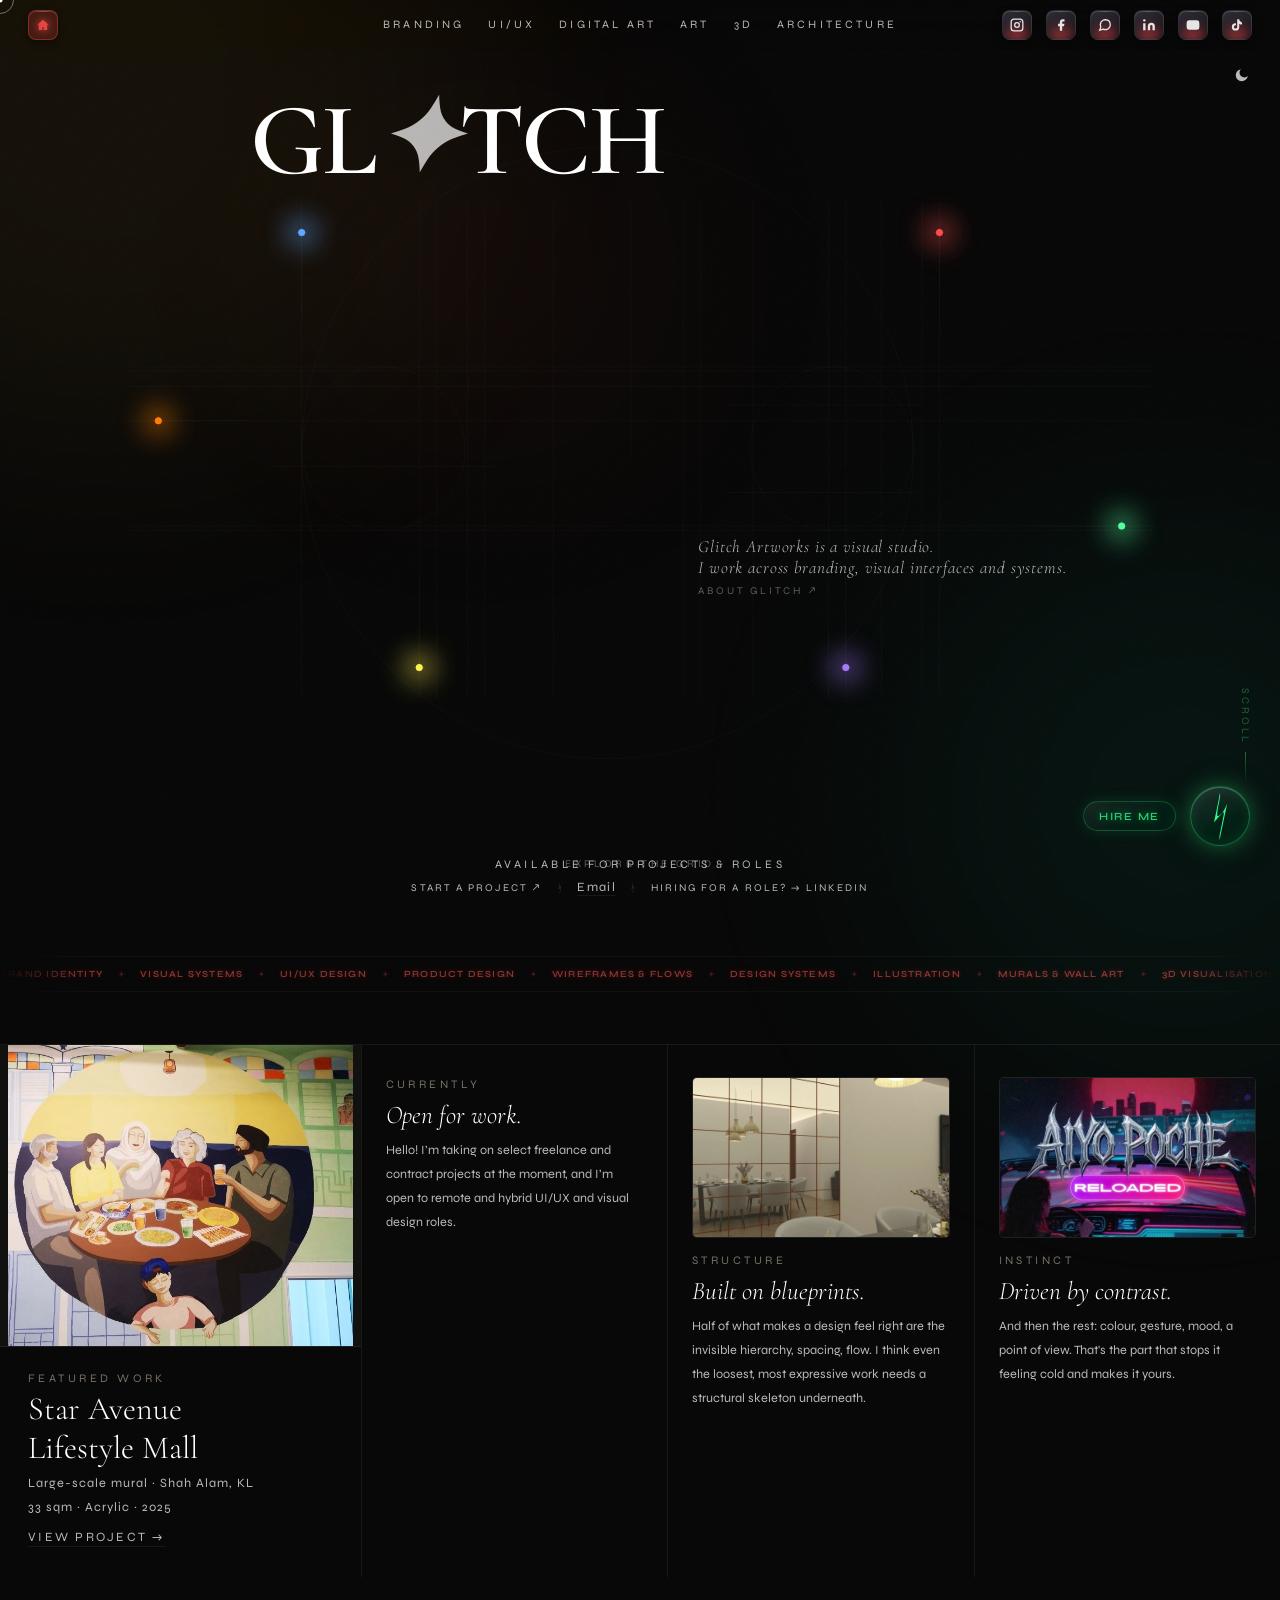
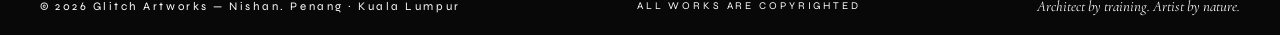
==== commit b56c8294: "Add files via upload" ====
--- a/index.html
+++ b/index.html
@@ -204,9 +204,9 @@
     <span class="contact-label">Available for projects &amp; roles</span>
     <div class="contact-row">
       <a class="contact-page" href="mailto:nishan.glitch@gmail.com">Start a project ↗</a>
-      <span class="contact-sep">·</span>
+      <span class="contact-sep"><svg viewBox="0 0 119.79 432.72" width="3" height="12" fill="currentColor" style="vertical-align:-1px" aria-hidden="true"><path d="M21.59,245.68c6.37-7.69,23.42-26.17,57.52-63.12,2.07-2.24,6.09-6.52,8.74-5.47,1.02.41,3.86,2.42,1.78,18.72-3.74,29.36-30.17,157.83-38.94,200.26-.32,2.78-.56,5.67-.7,8.68-.5,10.42.29,19.84,1.62,27.97,1.97-9.72,3.94-19.45,5.92-29.17,20.76-99.46,41.51-198.92,62.27-298.39-.66-.19-1.31-.38-1.97-.57-5.2,13.99-16.22,41-33.93,67.03,0,0-10.31,15.15-37.71,37.98-.35.29-1.56,1.28-3.42,1.91-3.4,1.16-7.97.76-10.53-1.67-2.68-2.55-2.53-6.72-2.41-9.06,1.87-37.1,6.02-59.2,6.02-59.2.26-1.4.39-2.1.49-2.57,4.22-22.06,6.96-35.16,13.79-69.18.36-1.77.8-3.85,1.35-6.72,1.22-6.35,2.91-15.16,4-25.43,1.11-10.45,1.67-15.68.81-22.09-.89-6.65-2.74-11.99-4.26-15.61-1.28,19.26-3.85,38.73-7.91,58.34-.12.57-.24,1.14-.36,1.71C29.16,129.92,14.58,199.79,0,269.66c.36-.21.73-.41,1.09-.61,9.2-9.93,16.2-18.18,20.49-23.36Z"/></svg></span>
       <a class="contact-email" href="mailto:nishan.glitch@gmail.com">Email</a>
-      <span class="contact-sep">·</span>
+      <span class="contact-sep"><svg viewBox="0 0 119.79 432.72" width="3" height="12" fill="currentColor" style="vertical-align:-1px" aria-hidden="true"><path d="M21.59,245.68c6.37-7.69,23.42-26.17,57.52-63.12,2.07-2.24,6.09-6.52,8.74-5.47,1.02.41,3.86,2.42,1.78,18.72-3.74,29.36-30.17,157.83-38.94,200.26-.32,2.78-.56,5.67-.7,8.68-.5,10.42.29,19.84,1.62,27.97,1.97-9.72,3.94-19.45,5.92-29.17,20.76-99.46,41.51-198.92,62.27-298.39-.66-.19-1.31-.38-1.97-.57-5.2,13.99-16.22,41-33.93,67.03,0,0-10.31,15.15-37.71,37.98-.35.29-1.56,1.28-3.42,1.91-3.4,1.16-7.97.76-10.53-1.67-2.68-2.55-2.53-6.72-2.41-9.06,1.87-37.1,6.02-59.2,6.02-59.2.26-1.4.39-2.1.49-2.57,4.22-22.06,6.96-35.16,13.79-69.18.36-1.77.8-3.85,1.35-6.72,1.22-6.35,2.91-15.16,4-25.43,1.11-10.45,1.67-15.68.81-22.09-.89-6.65-2.74-11.99-4.26-15.61-1.28,19.26-3.85,38.73-7.91,58.34-.12.57-.24,1.14-.36,1.71C29.16,129.92,14.58,199.79,0,269.66c.36-.21.73-.41,1.09-.61,9.2-9.93,16.2-18.18,20.49-23.36Z"/></svg></span>
       <a class="contact-role" href="https://www.linkedin.com/in/nishaanthiny-shanmuggam-188259233" target="_blank" rel="noopener">Hiring for a role? → LinkedIn</a>
     </div>
   </div>
@@ -261,13 +261,13 @@
     <div class="bc-pic"><img src="glitch-3d-assets/3d-assets/classic-hero.webp" alt="Warm minimal residential interior visualisation" loading="lazy"></div>
     <div class="bc-label">Structure</div>
     <div class="bc-head">Built on blueprints.</div>
-    <div class="bc-body">The invisible decisions that make a design feel complete are based on hierarchy, spacing and flow. Even expressive work needs a skeleton.</div>
+    <div class="bc-body">Half of what makes a design feel right are the invisible hierarchy, spacing, flow. I think even the loosest, most expressive work needs a structural skeleton underneath.</div>
   </div>
   <div class="bc" style="flex:1!important;min-width:0!important;max-width:none!important;">
     <div class="bc-pic"><img src="[data-uri]" alt="Aiyo Poche Reloaded — neon synthwave digital art" loading="lazy"></div>
     <div class="bc-label">Instinct</div>
     <div class="bc-head">Driven by contrast.</div>
-    <div class="bc-body">Colour, gesture, mood, a point of view. This is where the work stops feeling cold and starts becoming memorable.</div>
+    <div class="bc-body">And then the rest: colour, gesture, mood, a point of view. That's the part that stops it feeling cold and makes it yours.</div>
   </div>
 </div>
 
--- a/glitch-core.css
+++ b/glitch-core.css
@@ -178,7 +178,7 @@
 }
 .soc-icon:hover::after{opacity:1;transform:scaleX(1.2);}
 
-.soc-ig::after,.soc-fb::after,.soc-wa::after,.soc-li::after,.soc-yt::after,.soc-tt::after{background:#2bff88;}
+.soc-ig::after,.soc-fb::after,.soc-wa::after,.soc-li::after,.soc-yt::after,.soc-tt::after{background:#ff4c4c;}
 
 :root.day .soc-icon{
   background:linear-gradient(155deg,rgba(255,255,255,0.78),rgba(255,255,255,0.45));
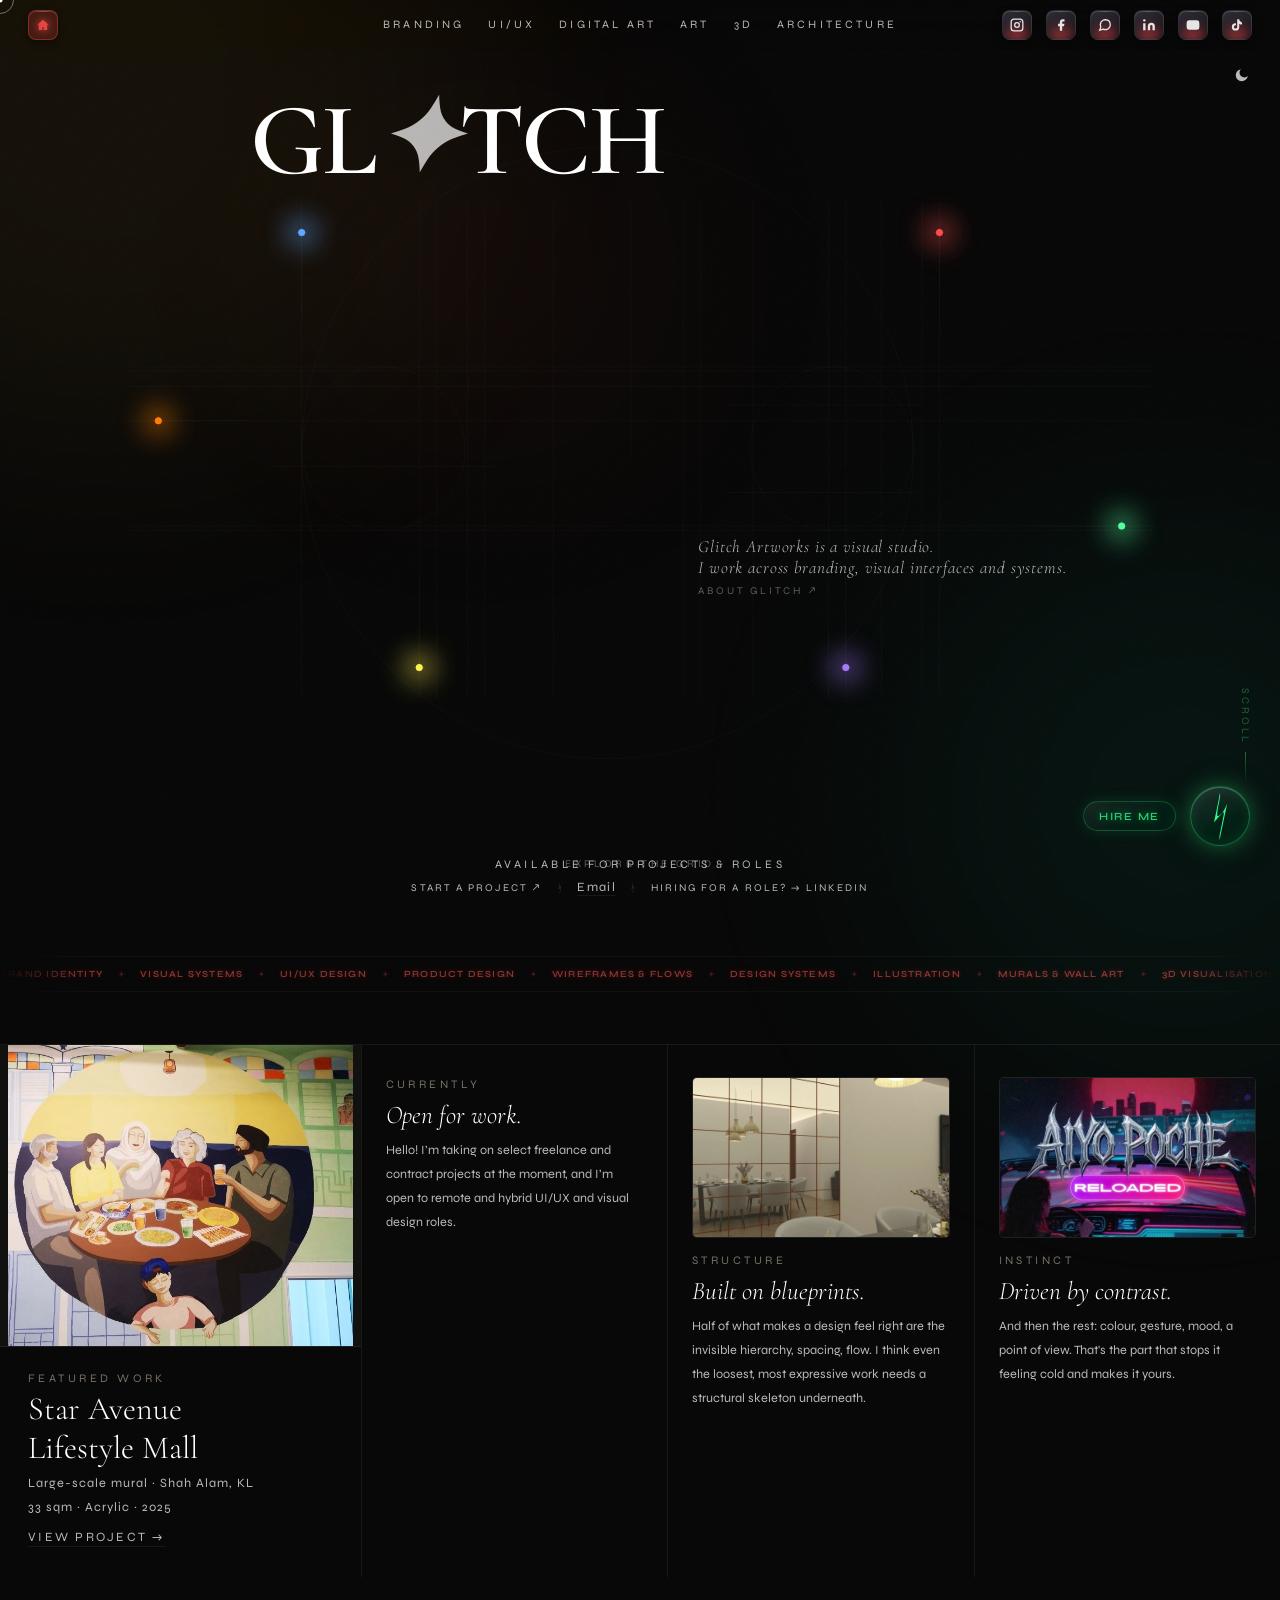
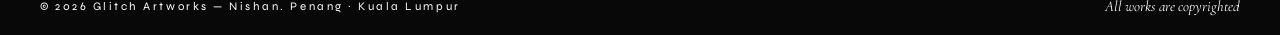
==== commit c65cd29e: "Add files via upload" ====
--- a/index.html
+++ b/index.html
@@ -109,12 +109,11 @@
   min-width:180px;overflow:hidden;
 }
 :root.day .glass-card{
-  background:linear-gradient(135deg,rgba(255,255,255,0.80) 0%,rgba(255,255,255,0.58) 100%);
-  border:1px solid rgba(255,255,255,0.85);
+  background:linear-gradient(135deg,rgba(255,255,255,0.82) 0%,rgba(255,255,255,0.60) 100%);
+  border:1px solid rgba(60,50,35,0.10);
   box-shadow:
     0 0 0 0.5px rgba(255,255,255,0.75) inset,
-    0 8px 32px rgba(0,0,0,0.07),
-    0 32px 64px rgba(0,0,0,0.04);
+    0 4px 16px rgba(60,50,35,0.06);
 }
 .glass-card.visible{opacity:1;transform:scale(1) translateY(0);}
 /* Top shimmer edge */
@@ -650,7 +649,7 @@
   --abv-ink:#17140f;--abv-soft:rgba(23,20,15,.74);--abv-dim:rgba(23,20,15,.5);
   --abv-faint:rgba(23,20,15,.4);--abv-line:rgba(23,20,15,.16);--abv-line2:rgba(23,20,15,.12);
   --abv-panel:rgba(23,20,15,.035);--abv-panel2:rgba(23,20,15,.05);--abv-hover:rgba(23,20,15,.07);
-  --abv-card:linear-gradient(160deg,rgba(252,250,246,.62),rgba(245,242,236,.56));--abv-shadow:0 16px 40px rgba(0,0,0,.1);
+  --abv-card:linear-gradient(160deg,rgba(252,250,246,.62),rgba(245,242,236,.56));--abv-shadow:0 12px 32px rgba(60,50,35,.08);
   --abv-accent:#0c9a52;--abv-accent-soft:rgba(12,154,82,.08);}
 .about-ov.open{opacity:1;visibility:visible;transform:scale(1);}
 .abv-card{position:relative;width:100%;max-width:1080px;max-height:90vh;overflow-y:auto;border:1px solid var(--abv-line);border-radius:15px;padding:24px 28px;background:var(--abv-card);backdrop-filter:blur(20px) saturate(125%);-webkit-backdrop-filter:blur(20px) saturate(125%);box-shadow:var(--abv-shadow);font-family:"Syne",sans-serif;color:var(--abv-soft);}
--- a/glitch-core.css
+++ b/glitch-core.css
@@ -124,7 +124,7 @@
 :root.day .hdr-logo{
   background:linear-gradient(155deg,rgba(255,255,255,0.78),rgba(255,255,255,0.45));
   border:0.5px solid rgba(0,0,0,0.08);
-  box-shadow:0 2px 8px rgba(0,0,0,0.10),0 1px 0 rgba(255,255,255,1) inset;
+  box-shadow:0 1px 4px rgba(60,50,35,0.07),0 1px 0 rgba(255,255,255,1) inset;
 }
 .hdr-logo::before{
   content:"";position:absolute;top:0;left:10%;width:80%;height:1px;
@@ -183,11 +183,12 @@
 :root.day .soc-icon{
   background:linear-gradient(155deg,rgba(255,255,255,0.78),rgba(255,255,255,0.45));
   border:0.5px solid rgba(0,0,0,0.08);
-  box-shadow:0 2px 8px rgba(0,0,0,0.10),0 1px 0 rgba(255,255,255,1) inset;
+  box-shadow:0 1px 4px rgba(60,50,35,0.07),0 1px 0 rgba(255,255,255,1) inset;
   color:#1a1a1a;
 }
 :root.day .soc-icon::before{background:linear-gradient(90deg,transparent,rgba(255,255,255,0.7),transparent);}
-:root.day .soc-icon::after{opacity:0.45;}
+:root.day .soc-icon::after{opacity:0.16;}
+:root.day .soc-icon:hover{box-shadow:0 3px 10px rgba(60,50,35,0.10),0 1px 0 rgba(255,255,255,1) inset;}
 :root.day .soc-icon:hover::after{opacity:0.80;}
 :root.day .soc-ig svg,:root.day .soc-fb svg,:root.day .soc-wa svg,
 :root.day .soc-li svg,:root.day .soc-yt svg,:root.day .soc-tt svg{color:#1a1a1a;}
@@ -368,6 +369,10 @@
   box-shadow:0 6px 20px rgba(0,0,0,.3),0 0 16px rgba(var(--orb-rgb),.14),inset 0 1px 0 rgba(255,255,255,.2);
   opacity:0;transform:translate(0,0) scale(.2);transition:transform .5s cubic-bezier(.34,1.3,.5,1),opacity .4s,color .25s,box-shadow .25s;z-index:2;}
 .orb-sat:hover{color:var(--orb-neon);box-shadow:0 6px 22px rgba(0,0,0,.34),0 0 22px rgba(var(--orb-rgb),.34),inset 0 1px 0 rgba(255,255,255,.2);}
+:root.day .orb-core{filter:drop-shadow(0 3px 12px rgba(60,50,35,.12));}
+:root.day .orb-sat{box-shadow:0 3px 12px rgba(60,50,35,.10),0 0 16px rgba(var(--orb-rgb),.14),inset 0 1px 0 rgba(255,255,255,.7);}
+:root.day .orb-sat:hover{box-shadow:0 5px 16px rgba(60,50,35,.12),0 0 22px rgba(var(--orb-rgb),.30),inset 0 1px 0 rgba(255,255,255,.7);}
+:root.day .orb-cta{box-shadow:0 2px 10px rgba(60,50,35,.08);}
 .contact-orb.open .orb-sat{opacity:1;}
 .contact-orb.open .orb-sat-1{transform:translate(2px,-138px) scale(1);transition-delay:.06s;}
 .contact-orb.open .orb-sat-2{transform:translate(-98px,-98px) scale(1);transition-delay:.13s;}
